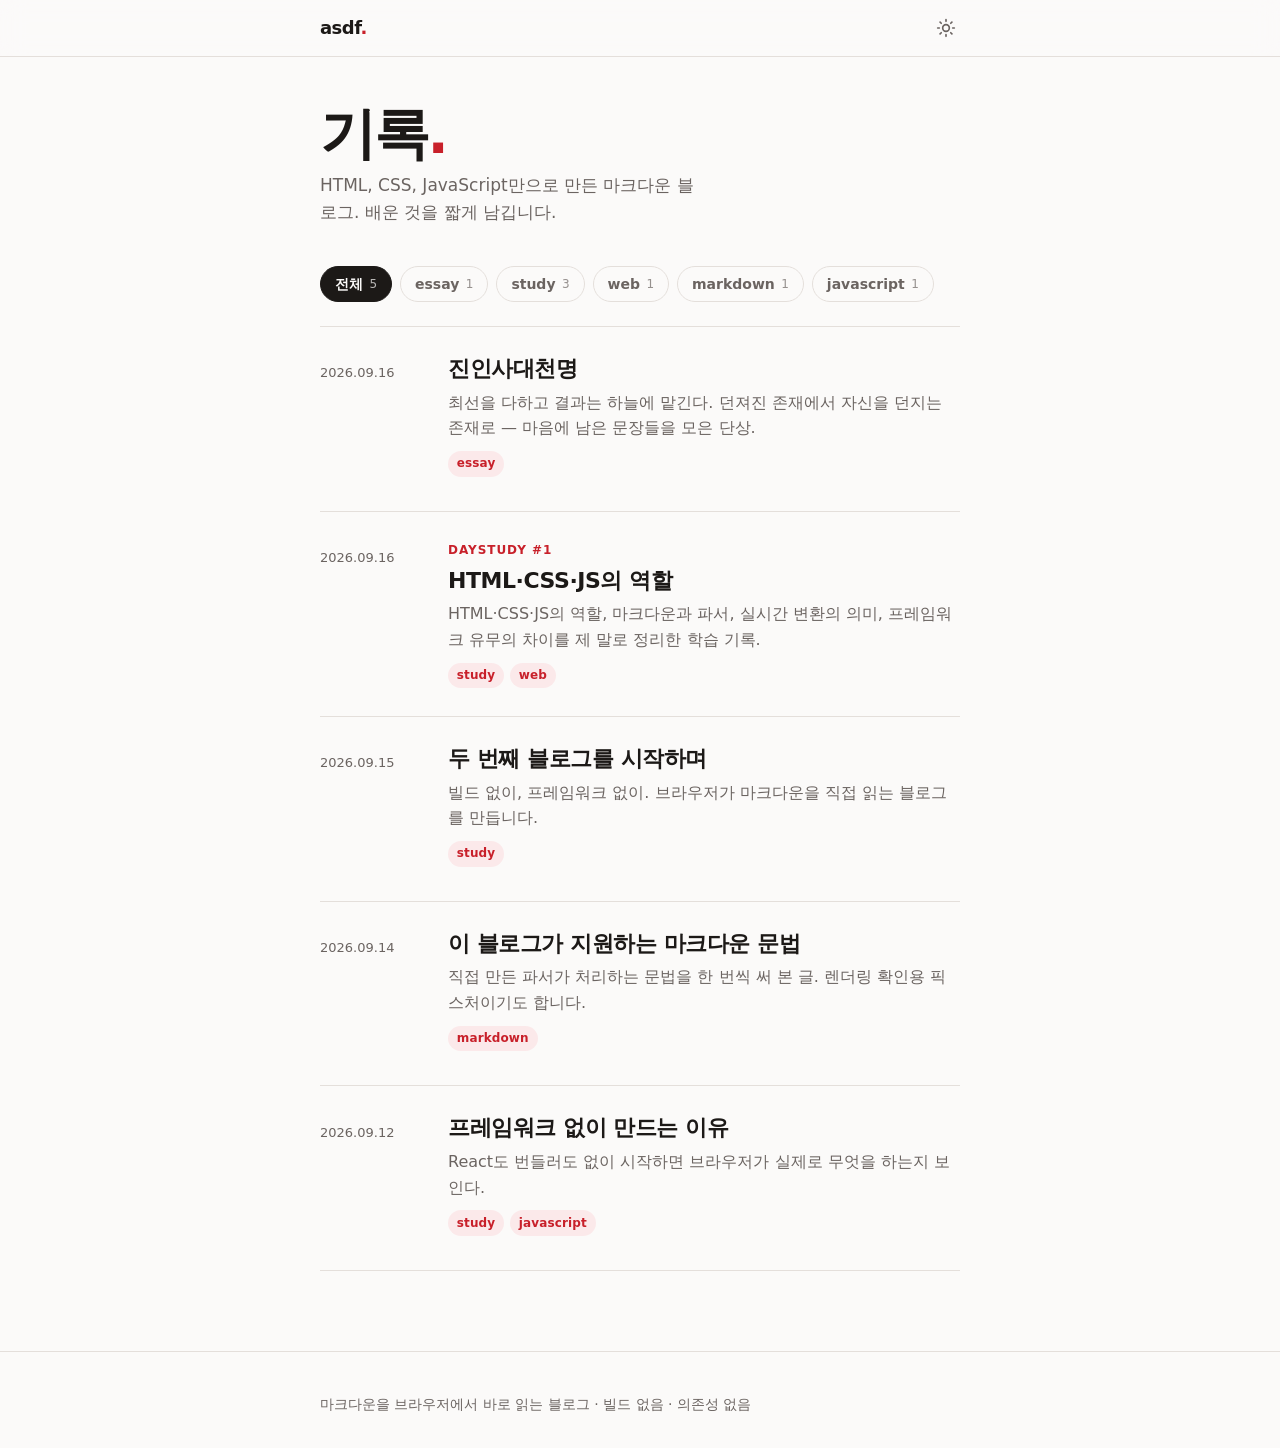
==== index.html @ a37f77db "첫 커밋: 빌드 없는 마크다운 블로그 - index.html 단일 셸 + 해시 라우터 (목록 / 카테고리 / 글) - 직접 만든 마크다운 파서와 브라우저 테스트 페이지 (37 케이" ====
<!DOCTYPE html>
<html lang="ko">
<head>
  <meta charset="UTF-8">
  <meta name="viewport" content="width=device-width, initial-scale=1">
  <meta name="color-scheme" content="light dark">
  <title>asdf</title>
  <link rel="stylesheet" href="./css/style.css">
  <!-- 첫 페인트 전에 data-theme 를 붙여야 하므로 동기 로드 -->
  <script src="./js/theme.js"></script>
</head>
<body>
  <header class="site-header">
    <div class="wrap site-header__inner">
      <a class="site-title" href="#/">asdf<span class="site-title__dot">.</span></a>
      <button class="theme-toggle" type="button" aria-label="다크 모드 전환" aria-pressed="false">
        <svg class="icon icon--sun" viewBox="0 0 24 24" width="20" height="20" aria-hidden="true">
          <circle cx="12" cy="12" r="4" fill="none" stroke="currentColor" stroke-width="2"/>
          <path d="M12 2v2M12 20v2M4.9 4.9l1.4 1.4M17.7 17.7l1.4 1.4M2 12h2M20 12h2M4.9 19.1l1.4-1.4M17.7 6.3l1.4-1.4" stroke="currentColor" stroke-width="2" stroke-linecap="round"/>
        </svg>
        <svg class="icon icon--moon" viewBox="0 0 24 24" width="20" height="20" aria-hidden="true">
          <path d="M21 12.8A9 9 0 1 1 11.2 3a7 7 0 0 0 9.8 9.8z" fill="none" stroke="currentColor" stroke-width="2" stroke-linejoin="round"/>
        </svg>
      </button>
    </div>
  </header>

  <main id="app" class="wrap" aria-live="polite"></main>

  <footer class="site-footer">
    <div class="wrap">
      <p>마크다운을 브라우저에서 바로 읽는 블로그 · 빌드 없음 · 의존성 없음</p>
    </div>
  </footer>

  <template id="tpl-list">
    <section class="view view--list">
      <div class="hero">
        <h1 class="hero__title">기록<span class="accent">.</span></h1>
        <p class="hero__lead">HTML, CSS, JavaScript만으로 만든 마크다운 블로그. 배운 것을 짧게 남깁니다.</p>
      </div>
      <nav class="cats" aria-label="카테고리"></nav>
      <ol class="post-list"></ol>
      <p class="post-list__empty" hidden>이 카테고리에는 아직 글이 없어요.</p>
    </section>
  </template>

  <template id="tpl-card">
    <li class="post-card">
      <a class="post-card__link" href="#">
        <time class="post-card__date"></time>
        <p class="kicker post-card__kicker" hidden></p>
        <h2 class="post-card__title"></h2>
        <p class="post-card__summary"></p>
      </a>
      <ul class="tags"></ul>
    </li>
  </template>

  <template id="tpl-post">
    <article class="view view--post">
      <a class="back-link" href="#/">← 목록으로</a>
      <header class="post-header">
        <time class="post-header__date"></time>
        <p class="kicker post-header__kicker" hidden></p>
        <h1 class="post-header__title"></h1>
        <ul class="tags"></ul>
      </header>
      <div class="prose"></div>
      <footer class="post-footer">
        <a class="back-link" href="#/">← 목록으로</a>
      </footer>
    </article>
  </template>

  <template id="tpl-error">
    <section class="view view--error">
      <p class="error__code">404</p>
      <h1 class="error__title">글을 찾을 수 없어요</h1>
      <p class="error__message"></p>
      <a class="button" href="#/">목록으로 돌아가기</a>
    </section>
  </template>

  <script type="module" src="./js/app.js"></script>
</body>
</html>
---- css/style.css ----
/* ==========================================================================
   asdf-blog — 단일 스타일시트
   색은 전부 여기 변수로만 정의한다. 컴포넌트에 색상값을 직접 쓰지 않는다.
   ========================================================================== */

:root {
  color-scheme: light;

  --bg: #fbfaf9;
  --bg-elevated: #f2efec;
  --text: #1c1917;
  --text-muted: #6b6461;
  --border: #e4dfdb;

  /* 빨강 — 흰 배경에서 4.5:1 을 넘기려고 순수 빨강보다 살짝 어둡게 */
  --accent: #c8202a;
  --accent-hover: #a5141d;
  --accent-soft: #fbe9ea;
  --accent-contrast: #ffffff;

  --code-bg: #f2efec;
  --code-text: #3a2f2d;
  --selection: #f7c5c8;

  --font-sans: "Pretendard Variable", Pretendard, -apple-system, BlinkMacSystemFont,
    system-ui, "Segoe UI", Roboto, "Apple SD Gothic Neo", "Noto Sans KR", "Malgun Gothic", sans-serif;
  --font-mono: ui-monospace, "Cascadia Code", "JetBrains Mono", "SF Mono", Menlo, Consolas, monospace;

  --measure: 65ch;
  --radius: 10px;
  --ease: cubic-bezier(0.2, 0.7, 0.2, 1);
  --dur: 180ms;
}

[data-theme="dark"] {
  color-scheme: dark;

  /* 순검정 대신 아주 약간 붉은 기가 도는 차콜 */
  --bg: #141214;
  --bg-elevated: #1e1b1d;
  --text: #ece7e4;
  --text-muted: #a39a96;
  --border: #2c2729;

  /* 어두운 배경에서는 코랄로 밝혀서 대비 확보 */
  --accent: #ff6b6e;
  --accent-hover: #ff8a8c;
  --accent-soft: #3a1e20;
  --accent-contrast: #141214;

  --code-bg: #1e1b1d;
  --code-text: #e6dfdb;
  --selection: #5a2a2d;
}

/* --------------------------------------------------------------------------
   리셋 · 베이스
   -------------------------------------------------------------------------- */

*, *::before, *::after { box-sizing: border-box; }

html {
  -webkit-text-size-adjust: 100%;
  scroll-behavior: smooth;
}

body {
  margin: 0;
  min-height: 100dvh;
  display: flex;
  flex-direction: column;
  background: var(--bg);
  color: var(--text);
  font-family: var(--font-sans);
  font-size: 1rem;
  line-height: 1.75;
  -webkit-font-smoothing: antialiased;
  transition: background-color var(--dur) var(--ease), color var(--dur) var(--ease);
}

::selection { background: var(--selection); }

img { max-width: 100%; height: auto; display: block; }

a {
  color: var(--accent);
  text-decoration: none;
  text-underline-offset: 0.2em;
  transition: color var(--dur) var(--ease);
}
a:hover { color: var(--accent-hover); text-decoration: underline; }
a:focus-visible, button:focus-visible {
  outline: 2px solid var(--accent);
  outline-offset: 3px;
  border-radius: 4px;
}

.wrap {
  width: 100%;
  max-width: 44rem;
  margin-inline: auto;
  padding-inline: 1.25rem;
}
@media (min-width: 640px) { .wrap { padding-inline: 2rem; } }

.accent { color: var(--accent); }

/* --------------------------------------------------------------------------
   헤더 · 푸터
   -------------------------------------------------------------------------- */

.site-header {
  position: sticky;
  top: 0;
  z-index: 10;
  background: color-mix(in srgb, var(--bg) 85%, transparent);
  backdrop-filter: blur(12px);
  -webkit-backdrop-filter: blur(12px);
  border-bottom: 1px solid var(--border);
}
.site-header__inner {
  display: flex;
  align-items: center;
  justify-content: space-between;
  min-height: 3.5rem;
}

.site-title {
  font-weight: 800;
  font-size: 1.125rem;
  letter-spacing: -0.03em;
  color: var(--text);
}
.site-title:hover { color: var(--text); text-decoration: none; }
.site-title__dot { color: var(--accent); }

.theme-toggle {
  display: inline-grid;
  place-items: center;
  width: 44px;
  height: 44px;
  margin-right: -0.5rem;
  border: 0;
  border-radius: 999px;
  background: transparent;
  color: var(--text-muted);
  cursor: pointer;
  transition: color var(--dur) var(--ease), background-color var(--dur) var(--ease);
}
.theme-toggle:hover { color: var(--accent); background: var(--accent-soft); }
.theme-toggle .icon { grid-area: 1 / 1; transition: opacity var(--dur) var(--ease), transform 300ms var(--ease); }
.theme-toggle .icon--moon { opacity: 0; transform: rotate(-40deg) scale(0.7); }
[data-theme="dark"] .theme-toggle .icon--sun { opacity: 0; transform: rotate(40deg) scale(0.7); }
[data-theme="dark"] .theme-toggle .icon--moon { opacity: 1; transform: none; }

.site-footer {
  margin-top: auto;
  padding-block: 2.5rem 2rem;
  border-top: 1px solid var(--border);
  color: var(--text-muted);
  font-size: 0.875rem;
}
.site-footer p { margin: 0; }

/* --------------------------------------------------------------------------
   화면 공통 · 전환
   -------------------------------------------------------------------------- */

main { padding-block: 2rem 4rem; }
@media (min-width: 640px) { main { padding-block: 3rem 5rem; } }

.view { animation: view-in var(--dur) var(--ease) both; }
@keyframes view-in {
  from { opacity: 0; transform: translateY(6px); }
  to   { opacity: 1; transform: none; }
}

.tags {
  list-style: none;
  margin: 0;
  padding: 0;
  display: flex;
  flex-wrap: wrap;
  gap: 0.375rem;
}
.tags li { display: contents; }
.tags a {
  display: inline-block;
  font-size: 0.75rem;
  font-weight: 600;
  letter-spacing: 0.01em;
  padding: 0.15rem 0.55rem;
  border-radius: 999px;
  background: var(--accent-soft);
  color: var(--accent);
  transition: background-color var(--dur) var(--ease), color var(--dur) var(--ease);
}
.tags a:hover { background: var(--accent); color: var(--accent-contrast); text-decoration: none; }

/* 카테고리 바 — 목록 위. 선택된 것만 채운다 */
.cats {
  display: flex;
  flex-wrap: wrap;
  gap: 0.5rem;
  margin-bottom: 1.5rem;
}
.cat {
  display: inline-flex;
  align-items: center;
  gap: 0.4rem;
  min-height: 2.25rem;
  padding: 0 0.875rem;
  border: 1px solid var(--border);
  border-radius: 999px;
  font-size: 0.875rem;
  font-weight: 600;
  color: var(--text-muted);
  transition: color var(--dur) var(--ease), border-color var(--dur) var(--ease), background-color var(--dur) var(--ease);
}
.cat:hover { color: var(--accent); border-color: var(--accent); text-decoration: none; }
.cat[aria-current] { background: var(--text); border-color: var(--text); color: var(--bg); }
.cat__count { font-size: 0.75rem; font-weight: 500; opacity: 0.7; font-variant-numeric: tabular-nums; }

.post-list__empty { color: var(--text-muted); padding-block: 2rem; }

time { color: var(--text-muted); font-size: 0.8125rem; font-variant-numeric: tabular-nums; }

/* 시리즈 라벨 — 제목 위 작은 빨간 글씨 */
.kicker {
  margin: 0;
  font-size: 0.75rem;
  font-weight: 700;
  letter-spacing: 0.08em;
  text-transform: uppercase;
  color: var(--accent);
}

/* --------------------------------------------------------------------------
   목록
   -------------------------------------------------------------------------- */

.hero { margin-bottom: 2.5rem; }
.hero__title {
  margin: 0 0 0.5rem;
  font-size: clamp(2.25rem, 8vw, 3.5rem);
  font-weight: 800;
  line-height: 1.05;
  letter-spacing: -0.04em;
}
.hero__lead {
  margin: 0;
  max-width: 36ch;
  color: var(--text-muted);
  font-size: 1.0625rem;
  line-height: 1.6;
}

.post-list {
  list-style: none;
  margin: 0;
  padding: 0;
  border-top: 1px solid var(--border);
}
.post-card {
  display: grid;
  gap: 0.375rem;
  padding-block: 1.5rem;
  border-bottom: 1px solid var(--border);
}
/* 링크는 상자를 만들지 않고 자식들이 카드 그리드에 직접 놓인다 */
.post-card__link { display: contents; color: var(--text); }
.post-card__link:hover { text-decoration: none; color: var(--text); }
.post-card__title {
  margin: 0;
  font-size: 1.375rem;
  font-weight: 700;
  line-height: 1.3;
  letter-spacing: -0.02em;
  transition: color var(--dur) var(--ease), transform var(--dur) var(--ease);
}
.post-card__link:hover .post-card__title { color: var(--accent); transform: translateX(3px); }
.post-card__summary {
  margin: 0;
  color: var(--text-muted);
  line-height: 1.6;
}
.post-card .tags { margin-top: 0.25rem; }

@media (min-width: 640px) {
  .post-card {
    grid-template-columns: 6.5rem 1fr;
    column-gap: 1.5rem;
    padding-block: 1.75rem;
  }
  .post-card__date { grid-row: 1 / span 4; padding-top: 0.45rem; }
  .post-card__kicker, .post-card__title, .post-card__summary, .post-card .tags { grid-column: 2; }
}

/* --------------------------------------------------------------------------
   글 상세
   -------------------------------------------------------------------------- */

.back-link {
  display: inline-block;
  font-size: 0.875rem;
  font-weight: 600;
  color: var(--text-muted);
}
.back-link:hover { color: var(--accent); text-decoration: none; }

.post-header {
  margin: 1.5rem 0 2.5rem;
  padding-bottom: 1.5rem;
  border-bottom: 1px solid var(--border);
  position: relative;
}
/* 제목 아래 짧은 빨간 강조선 — 넓게 칠하지 않고 이 정도만 */
.post-header::after {
  content: "";
  position: absolute;
  left: 0;
  bottom: -1px;
  width: 3rem;
  height: 2px;
  background: var(--accent);
}
.post-header__kicker { margin-top: 0.5rem; }
.post-header__title {
  margin: 0.375rem 0 0.875rem;
  font-size: clamp(1.75rem, 6vw, 2.5rem);
  font-weight: 800;
  line-height: 1.2;
  letter-spacing: -0.03em;
  word-break: keep-all;
}

.post-footer {
  margin-top: 3.5rem;
  padding-top: 1.5rem;
  border-top: 1px solid var(--border);
}

/* --------------------------------------------------------------------------
   본문 (.prose) — 마크다운이 변환된 HTML
   -------------------------------------------------------------------------- */

.prose { max-width: var(--measure); font-size: 1.0625rem; word-break: keep-all; overflow-wrap: anywhere; }
.prose > :first-child { margin-top: 0; }
.prose > :last-child { margin-bottom: 0; }

.prose p { margin: 0 0 1.25em; }

.prose h1, .prose h2, .prose h3, .prose h4, .prose h5, .prose h6 {
  margin: 2.25em 0 0.75em;
  font-weight: 700;
  line-height: 1.3;
  letter-spacing: -0.02em;
}
.prose h1 { font-size: 1.875rem; }
.prose h2 { font-size: 1.5rem; }
.prose h3 { font-size: 1.25rem; }
.prose h4 { font-size: 1.0625rem; }
.prose h5 { font-size: 1rem; }
.prose h6 { font-size: 0.9375rem; color: var(--text-muted); }

.prose a { text-decoration: underline; text-decoration-color: color-mix(in srgb, var(--accent) 40%, transparent); }
.prose a:hover { text-decoration-color: currentColor; }

.prose strong { font-weight: 700; }
.prose em { font-style: italic; }
.prose del { color: var(--text-muted); }

.prose ul, .prose ol { margin: 0 0 1.25em; padding-left: 1.5em; }
.prose li { margin-bottom: 0.35em; }
.prose li::marker { color: var(--accent); }

.prose blockquote {
  margin: 1.5em 0;
  padding: 0.25em 0 0.25em 1.25em;
  border-left: 3px solid var(--accent);
  color: var(--text-muted);
}
.prose blockquote p:last-child { margin-bottom: 0; }

.prose hr {
  margin: 2.5em auto;
  width: 3rem;
  border: 0;
  border-top: 2px solid var(--accent);
}

.prose code {
  font-family: var(--font-mono);
  font-size: 0.875em;
  background: var(--code-bg);
  color: var(--code-text);
  padding: 0.15em 0.4em;
  border-radius: 5px;
}
.prose pre {
  margin: 1.5em 0;
  padding: 1rem 1.25rem;
  background: var(--code-bg);
  border: 1px solid var(--border);
  border-radius: var(--radius);
  overflow-x: auto;
  line-height: 1.6;
  font-size: 0.875rem;
  position: relative;
}
.prose pre code { padding: 0; background: none; font-size: inherit; color: var(--code-text); }
/* 언어 라벨이 첫 줄과 겹치지 않게 위 여백을 더 준다 */
.prose pre[data-lang] { padding-top: 1.75rem; }
.prose pre[data-lang]::before {
  content: attr(data-lang);
  position: absolute;
  top: 0.4rem;
  right: 0.75rem;
  font-family: var(--font-mono);
  font-size: 0.6875rem;
  letter-spacing: 0.05em;
  text-transform: uppercase;
  color: var(--text-muted);
}

.prose img { margin: 1.5em 0; border-radius: var(--radius); }

.prose table {
  display: block;
  overflow-x: auto;
  margin: 1.5em 0;
  border-collapse: collapse;
  font-size: 0.9375rem;
}
.prose th, .prose td { padding: 0.5em 0.875em; border: 1px solid var(--border); text-align: left; }
.prose th { background: var(--bg-elevated); font-weight: 600; }

/* --------------------------------------------------------------------------
   에러
   -------------------------------------------------------------------------- */

.view--error { text-align: center; padding-block: 3rem; }
.error__code {
  margin: 0;
  font-size: 4rem;
  font-weight: 800;
  line-height: 1;
  letter-spacing: -0.05em;
  color: var(--accent);
}
.error__title { margin: 0.5rem 0; font-size: 1.5rem; letter-spacing: -0.02em; }
.error__message { color: var(--text-muted); margin: 0 0 1.5rem; }

.button {
  display: inline-flex;
  align-items: center;
  min-height: 44px;
  padding: 0 1.25rem;
  border-radius: 999px;
  background: var(--accent);
  color: var(--accent-contrast);
  font-weight: 600;
  transition: background-color var(--dur) var(--ease), transform var(--dur) var(--ease);
}
.button:hover { background: var(--accent-hover); color: var(--accent-contrast); text-decoration: none; transform: translateY(-1px); }

/* --------------------------------------------------------------------------
   로딩 · 접근성
   -------------------------------------------------------------------------- */

.loading {
  color: var(--text-muted);
  padding-block: 2rem;
}

@media (prefers-reduced-motion: reduce) {
  *, *::before, *::after {
    animation: none !important;
    transition: none !important;
  }
  html { scroll-behavior: auto; }
}
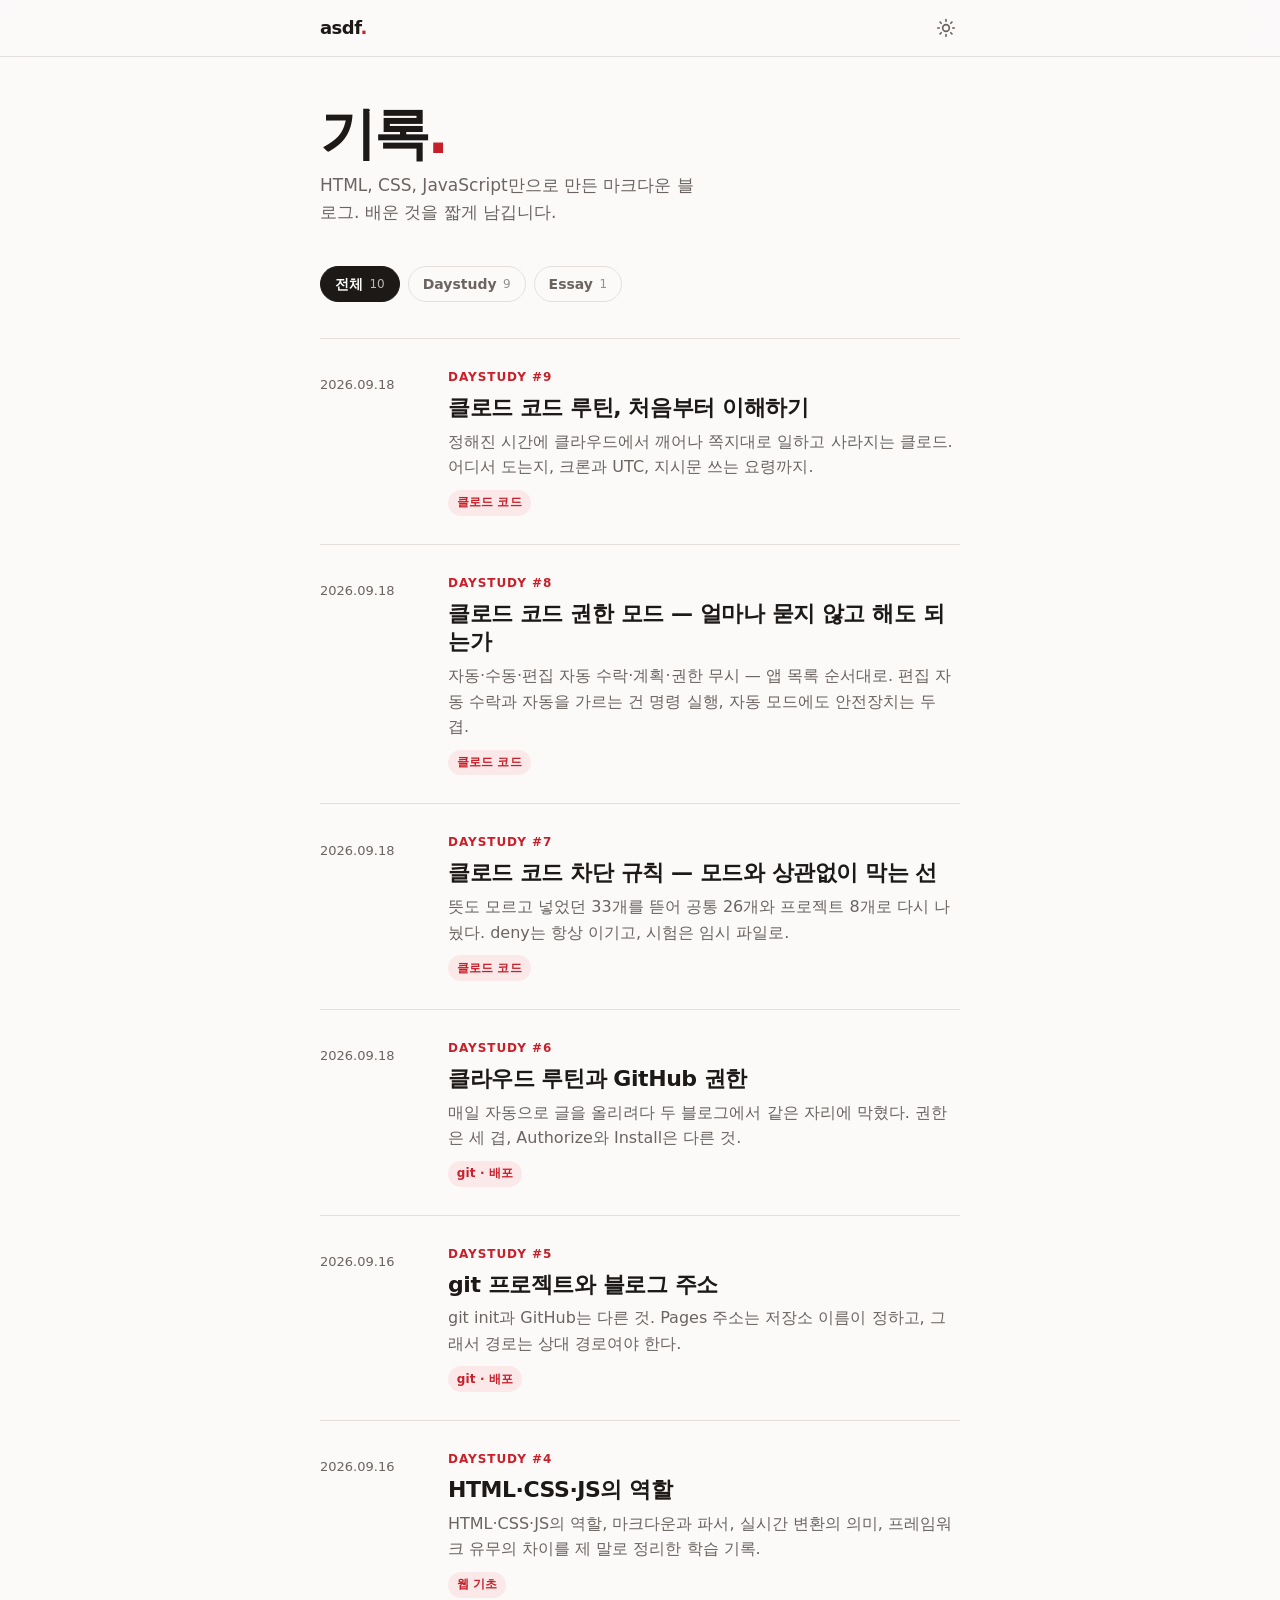
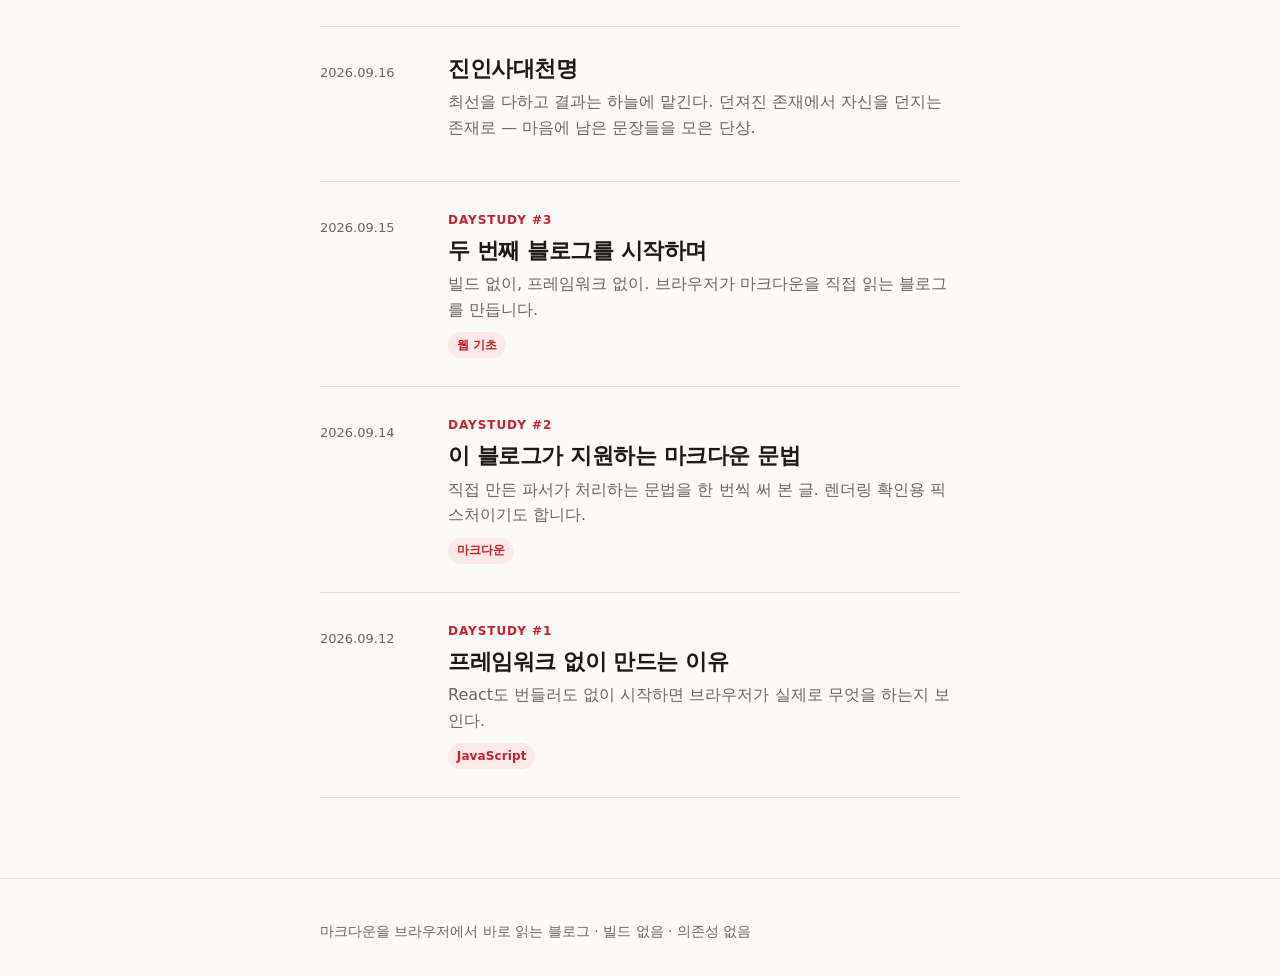
==== commit a01fced4: "카테고리를 Daystudy·Essay 두 층으로 정리하고 CLAUDE.md 를 웹앱 포트폴리오용으로 교체 - posts.json: category(daystudy|essay) 추가" ====
--- a/index.html
+++ b/index.html
@@ -40,6 +40,7 @@
         <p class="hero__lead">HTML, CSS, JavaScript만으로 만든 마크다운 블로그. 배운 것을 짧게 남깁니다.</p>
       </div>
       <nav class="cats" aria-label="카테고리"></nav>
+      <nav class="cats topics" aria-label="주제" hidden></nav>
       <ol class="post-list"></ol>
       <p class="post-list__empty" hidden>이 카테고리에는 아직 글이 없어요.</p>
     </section>
--- a/css/style.css
+++ b/css/style.css
@@ -222,6 +222,16 @@
 .cat__count { font-size: 0.75rem; font-weight: 500; opacity: 0.7; font-variant-numeric: tabular-nums; }
 
 .post-list__empty { color: var(--text-muted); padding-block: 2rem; }
+
+/* 주제 바 — Daystudy 안의 하위 카테고리. 카테고리 바 바로 아래, 한 단계 작게 */
+.topics { margin-top: -0.75rem; }
+.cat--sub {
+  min-height: 2rem;
+  padding: 0 0.75rem;
+  font-size: 0.8125rem;
+  font-weight: 500;
+}
+.cat--sub[aria-current] { background: var(--accent); border-color: var(--accent); color: var(--accent-contrast); }
 
 time { color: var(--text-muted); font-size: 0.8125rem; font-variant-numeric: tabular-nums; }
 
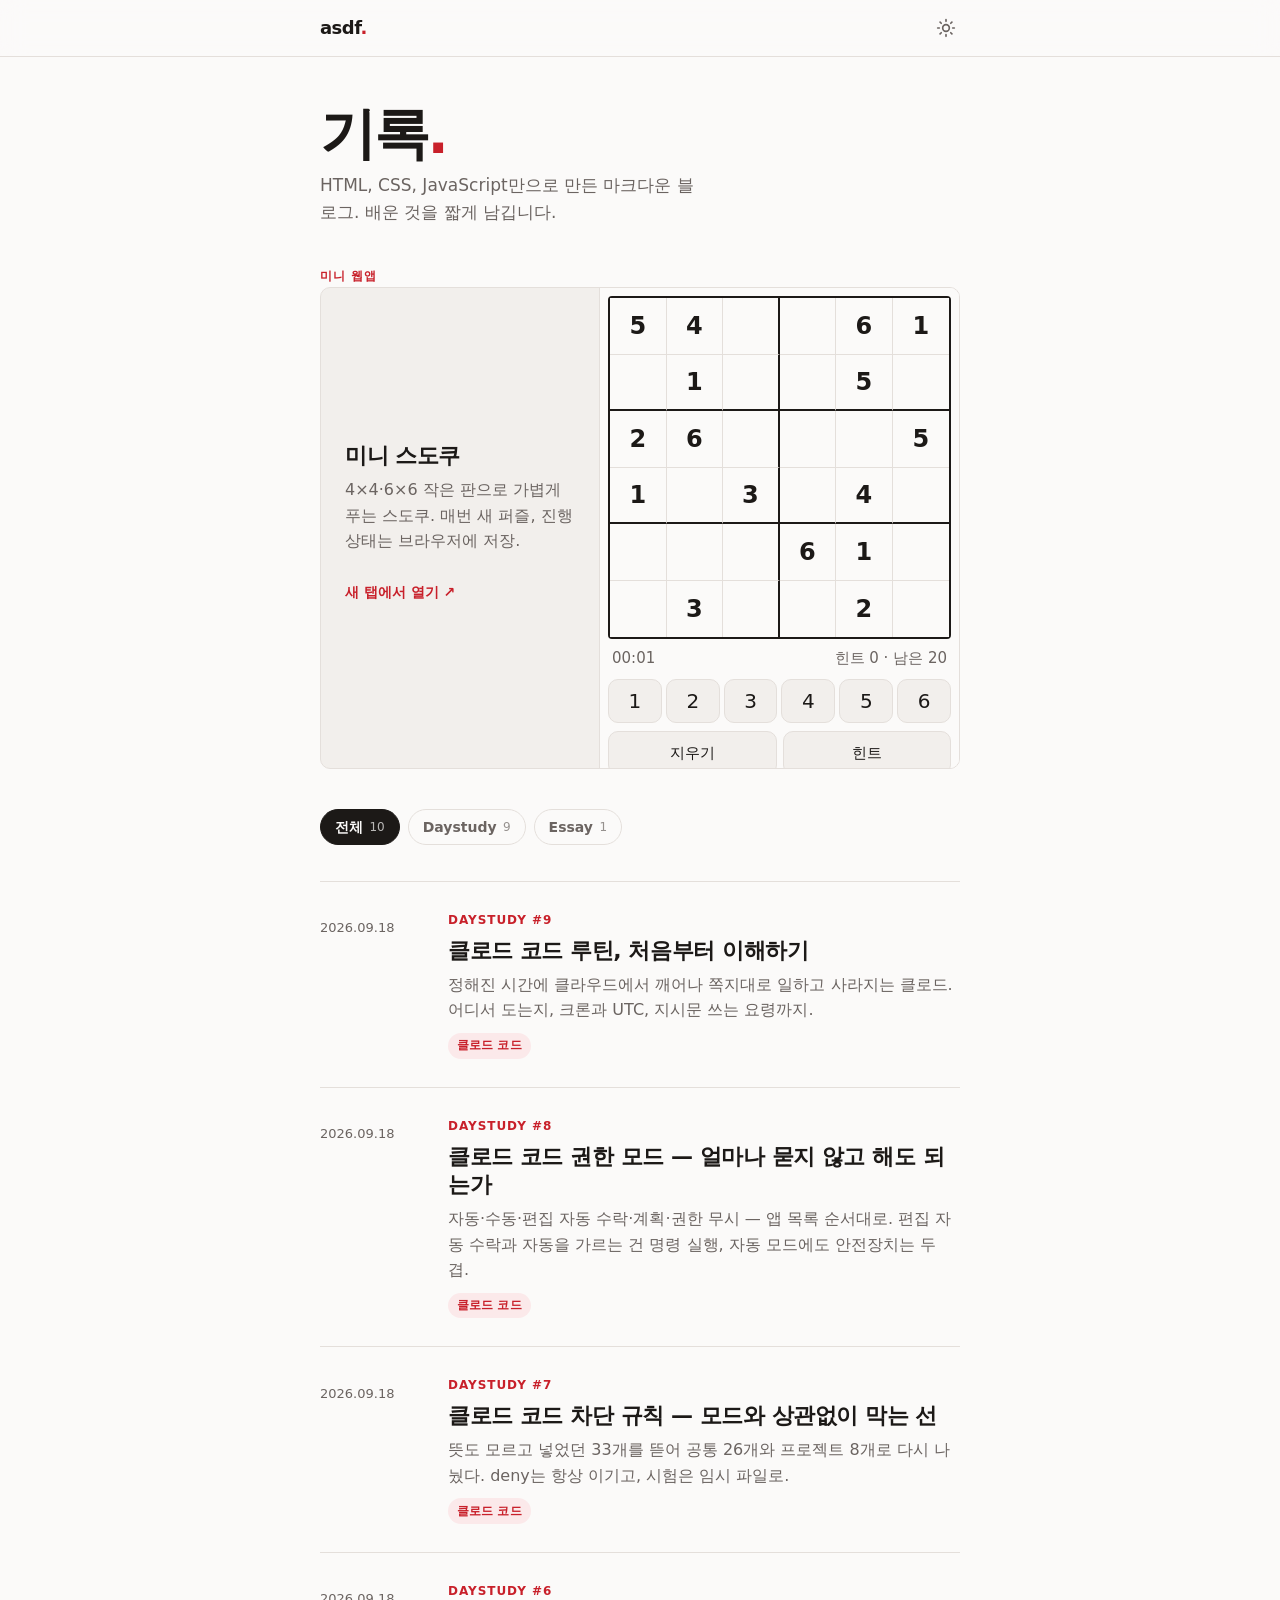
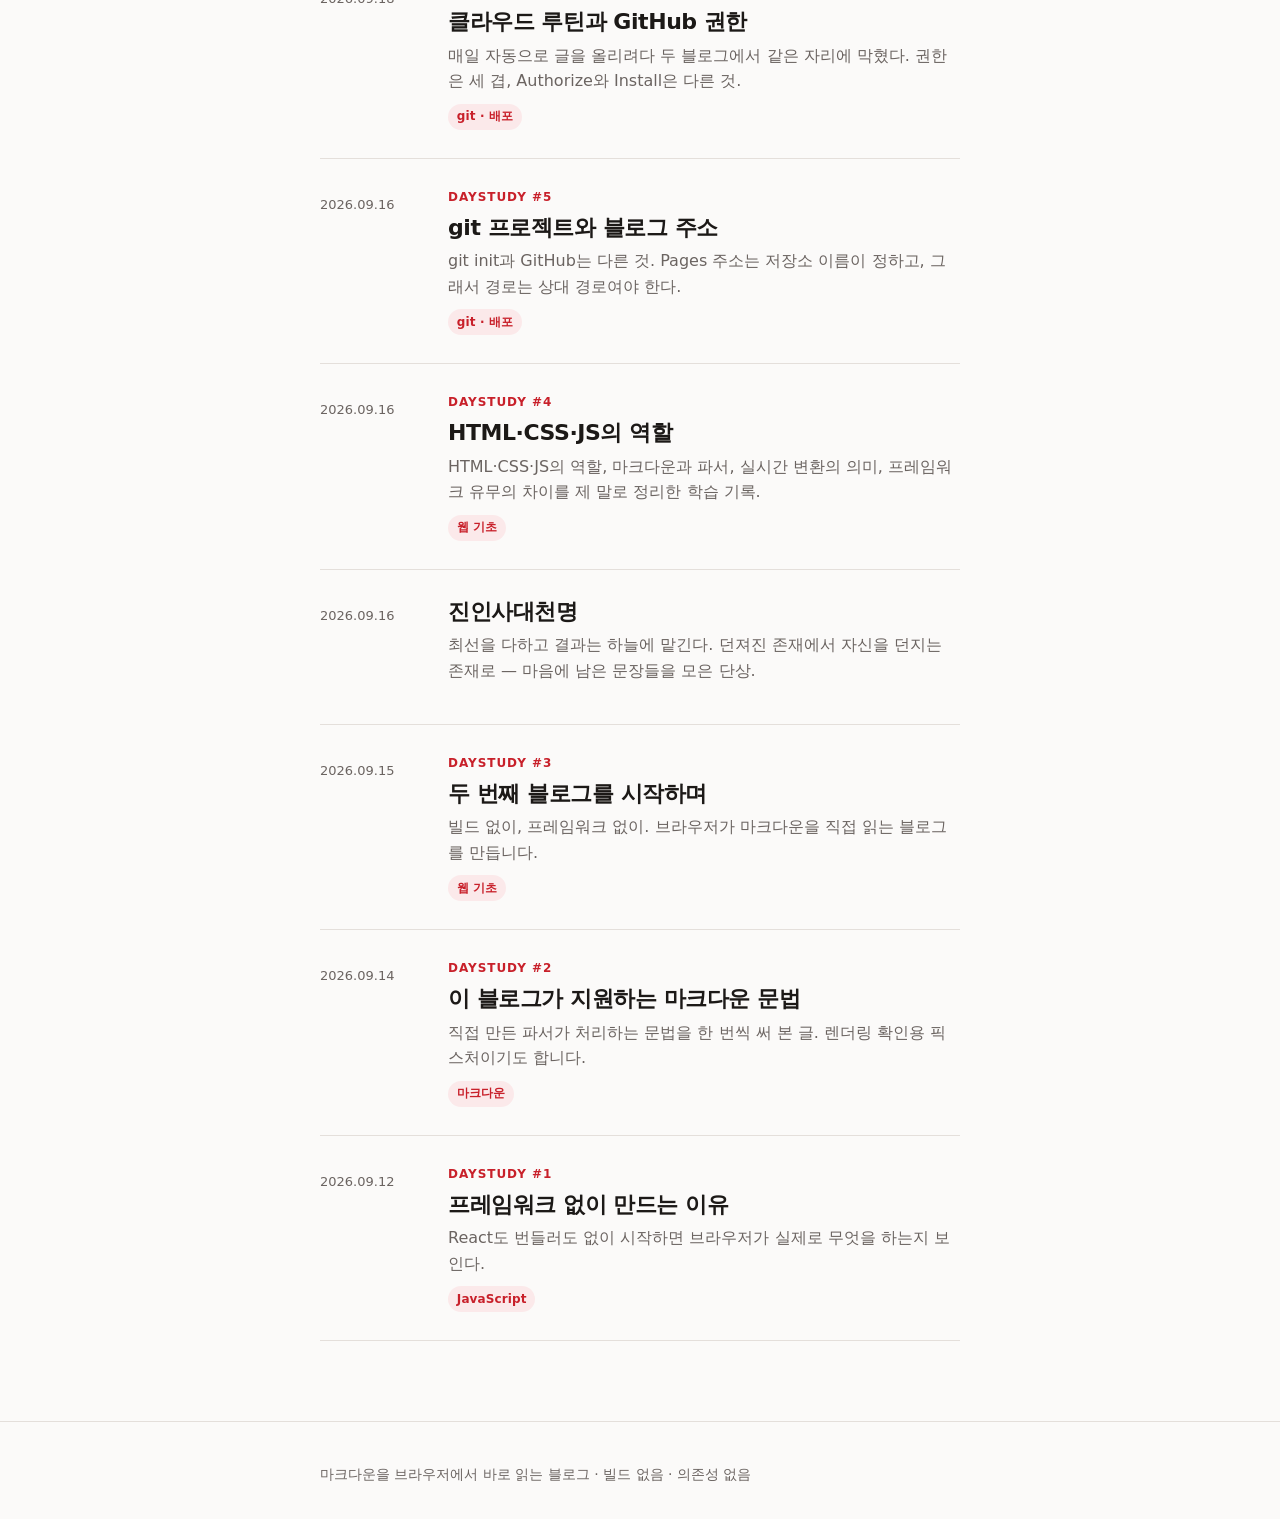
==== commit a09052f1: "미니 스도쿠 웹앱 추가 (apps/sudoku) + 블로그 메인에 웹앱 카드 첫 미니 웹앱. CLAUDE.md 의 Plan → Build → Review → Embed 사이클을 서" ====
--- a/index.html
+++ b/index.html
@@ -39,6 +39,18 @@
         <h1 class="hero__title">기록<span class="accent">.</span></h1>
         <p class="hero__lead">HTML, CSS, JavaScript만으로 만든 마크다운 블로그. 배운 것을 짧게 남깁니다.</p>
       </div>
+      <!-- 미니 웹앱 카드. 전체 목록(#/)에서만 보이고, 카테고리·주제로 거르면 숨긴다 (app.js) -->
+      <section class="apps" aria-labelledby="apps-title">
+        <h2 class="kicker apps__title" id="apps-title">미니 웹앱</h2>
+        <article class="app-card">
+          <div class="app-card__body">
+            <h3 class="app-card__title"><a href="./apps/sudoku/" target="_blank" rel="noopener">미니 스도쿠</a></h3>
+            <p class="app-card__desc">4×4·6×6 작은 판으로 가볍게 푸는 스도쿠. 매번 새 퍼즐, 진행 상태는 브라우저에 저장.</p>
+            <a class="app-card__open" href="./apps/sudoku/" target="_blank" rel="noopener">새 탭에서 열기 ↗</a>
+          </div>
+          <iframe class="app-card__frame" src="./apps/sudoku/" title="미니 스도쿠 미리보기" loading="lazy" height="480"></iframe>
+        </article>
+      </section>
       <nav class="cats" aria-label="카테고리"></nav>
       <nav class="cats topics" aria-label="주제" hidden></nav>
       <ol class="post-list"></ol>
--- a/css/style.css
+++ b/css/style.css
@@ -196,6 +196,47 @@
   transition: background-color var(--dur) var(--ease), color var(--dur) var(--ease);
 }
 .tags a:hover { background: var(--accent); color: var(--accent-contrast); text-decoration: none; }
+
+/* 미니 웹앱 카드 — 히어로 아래. 설명 + 라이브 iframe. 넓어지면 좌우 2열 */
+.apps { margin-bottom: 2.5rem; }
+.apps__title { margin-bottom: 0.75rem; }
+.app-card {
+  display: grid;
+  border: 1px solid var(--border);
+  border-radius: var(--radius);
+  overflow: hidden;
+  background: var(--bg-elevated);
+}
+.app-card__body { padding: 1.25rem; }
+.app-card__title {
+  margin: 0 0 0.375rem;
+  font-size: 1.375rem;
+  font-weight: 700;
+  line-height: 1.3;
+  letter-spacing: -0.02em;
+}
+.app-card__title a { color: var(--text); }
+.app-card__title a:hover { color: var(--accent); text-decoration: none; }
+.app-card__desc { margin: 0 0 1rem; color: var(--text-muted); line-height: 1.6; }
+.app-card__open {
+  display: inline-flex;
+  align-items: center;
+  min-height: 2.75rem;
+  font-size: 0.875rem;
+  font-weight: 600;
+}
+.app-card__frame {
+  display: block;
+  width: 100%;
+  border: 0;
+  border-top: 1px solid var(--border);
+  background: var(--bg);
+}
+@media (min-width: 640px) {
+  .app-card { grid-template-columns: 1fr 360px; }
+  .app-card__body { padding: 1.5rem; align-self: center; }
+  .app-card__frame { border-top: 0; border-left: 1px solid var(--border); }
+}
 
 /* 카테고리 바 — 목록 위. 선택된 것만 채운다 */
 .cats {
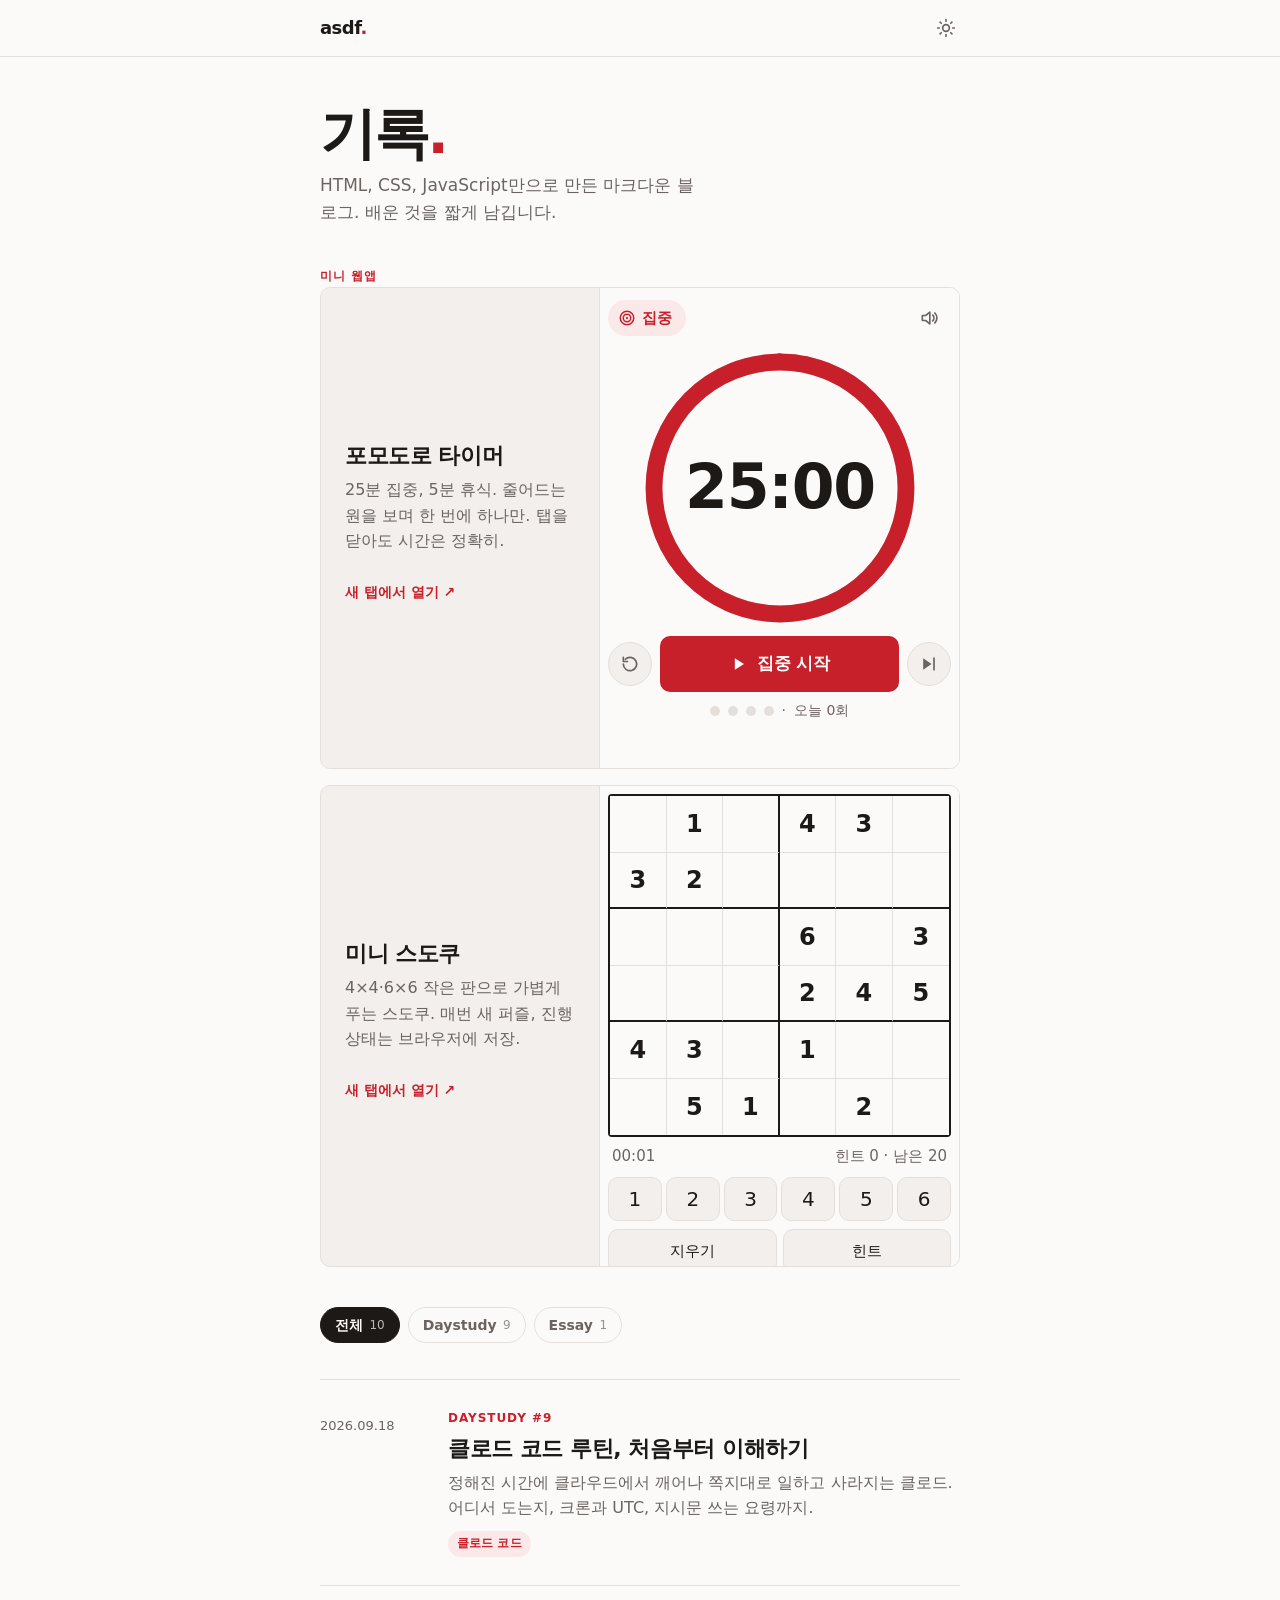
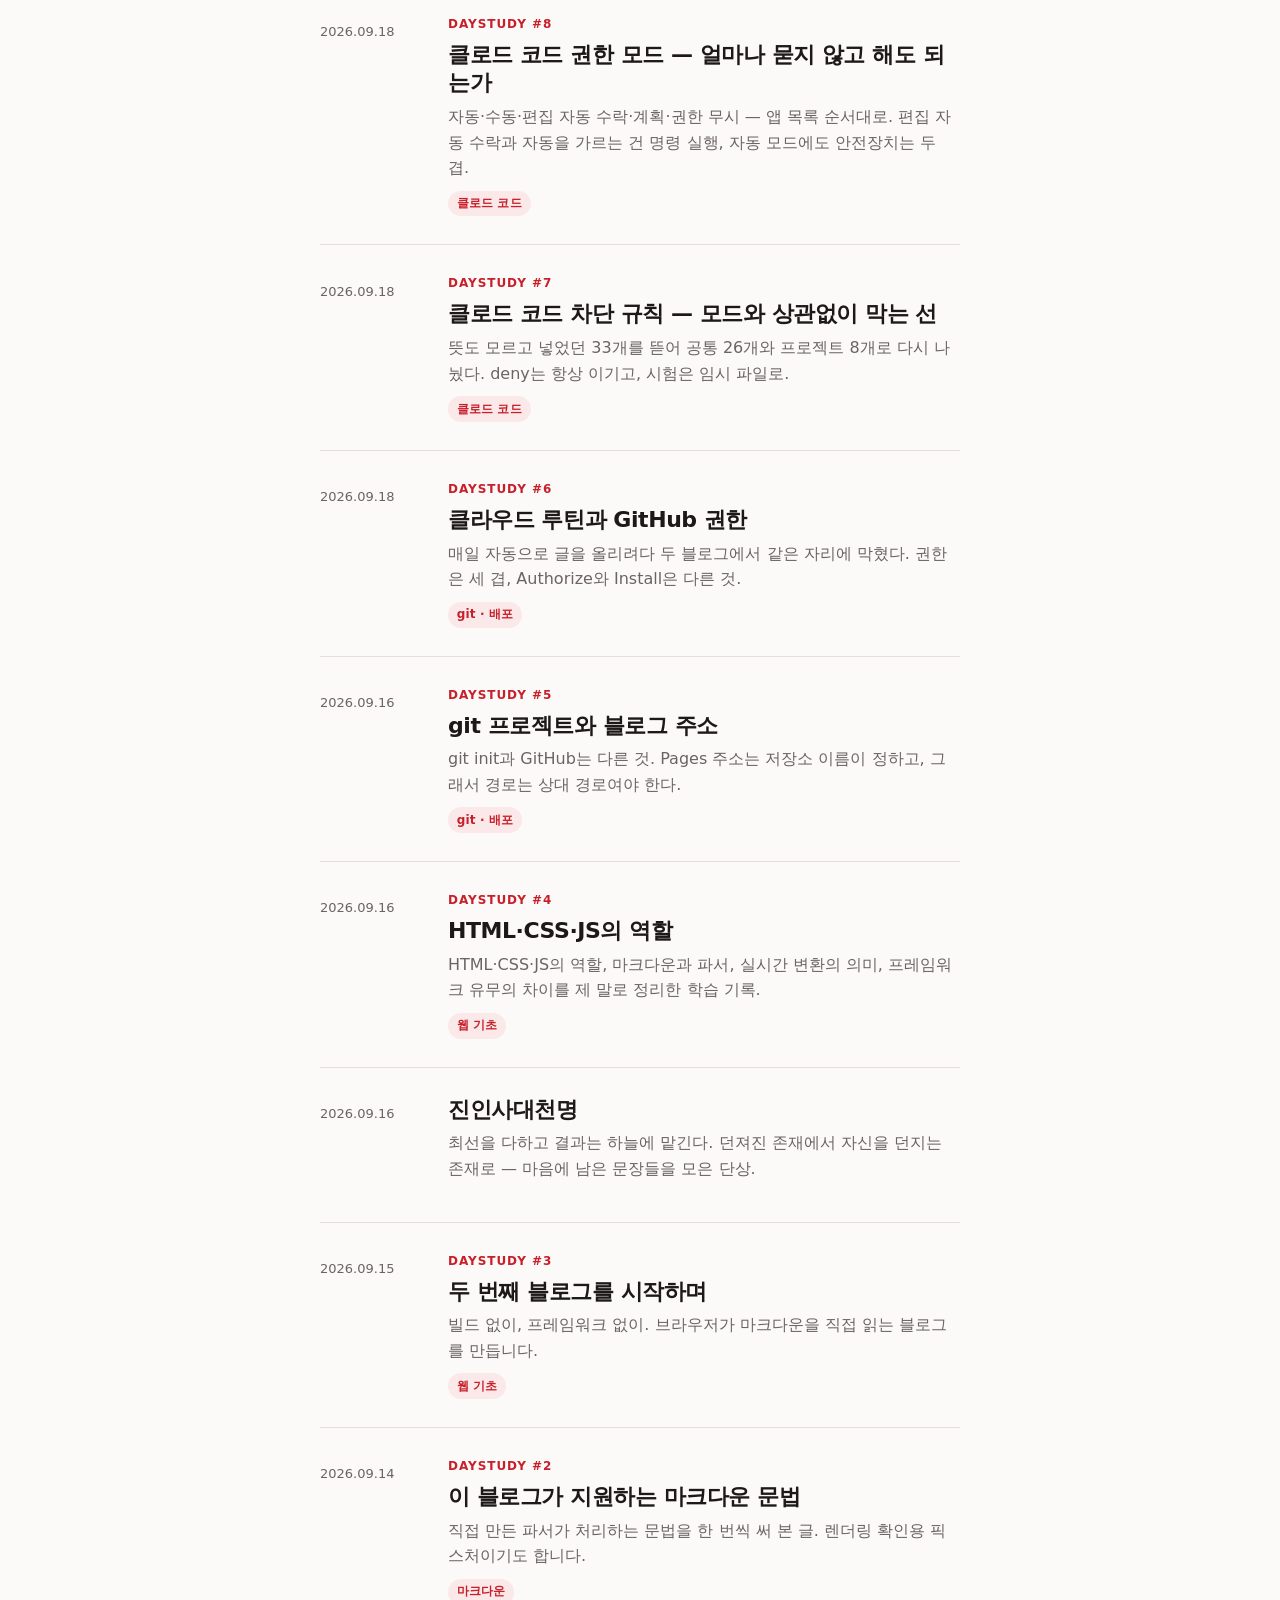
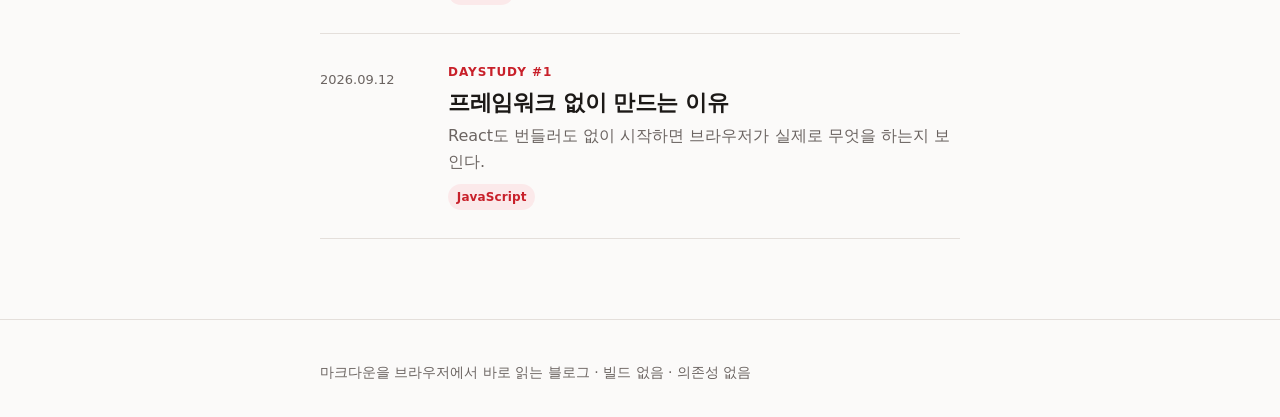
==== commit fb851321: "포모도로 타이머 웹앱 추가 (apps/pomodoro) + 블로그 메인 카드 두 번째 미니 웹앱. Plan → Build → Review → Embed 사이클, 서브에이전트 셋. " ====
--- a/index.html
+++ b/index.html
@@ -42,6 +42,14 @@
       <!-- 미니 웹앱 카드. 전체 목록(#/)에서만 보이고, 카테고리·주제로 거르면 숨긴다 (app.js) -->
       <section class="apps" aria-labelledby="apps-title">
         <h2 class="kicker apps__title" id="apps-title">미니 웹앱</h2>
+        <article class="app-card">
+          <div class="app-card__body">
+            <h3 class="app-card__title"><a href="./apps/pomodoro/" target="_blank" rel="noopener">포모도로 타이머</a></h3>
+            <p class="app-card__desc">25분 집중, 5분 휴식. 줄어드는 원을 보며 한 번에 하나만. 탭을 닫아도 시간은 정확히.</p>
+            <a class="app-card__open" href="./apps/pomodoro/" target="_blank" rel="noopener">새 탭에서 열기 ↗</a>
+          </div>
+          <iframe class="app-card__frame" src="./apps/pomodoro/" title="포모도로 타이머 미리보기" loading="lazy" height="480"></iframe>
+        </article>
         <article class="app-card">
           <div class="app-card__body">
             <h3 class="app-card__title"><a href="./apps/sudoku/" target="_blank" rel="noopener">미니 스도쿠</a></h3>
--- a/css/style.css
+++ b/css/style.css
@@ -200,6 +200,7 @@
 /* 미니 웹앱 카드 — 히어로 아래. 설명 + 라이브 iframe. 넓어지면 좌우 2열 */
 .apps { margin-bottom: 2.5rem; }
 .apps__title { margin-bottom: 0.75rem; }
+.app-card + .app-card { margin-top: 1rem; }
 .app-card {
   display: grid;
   border: 1px solid var(--border);
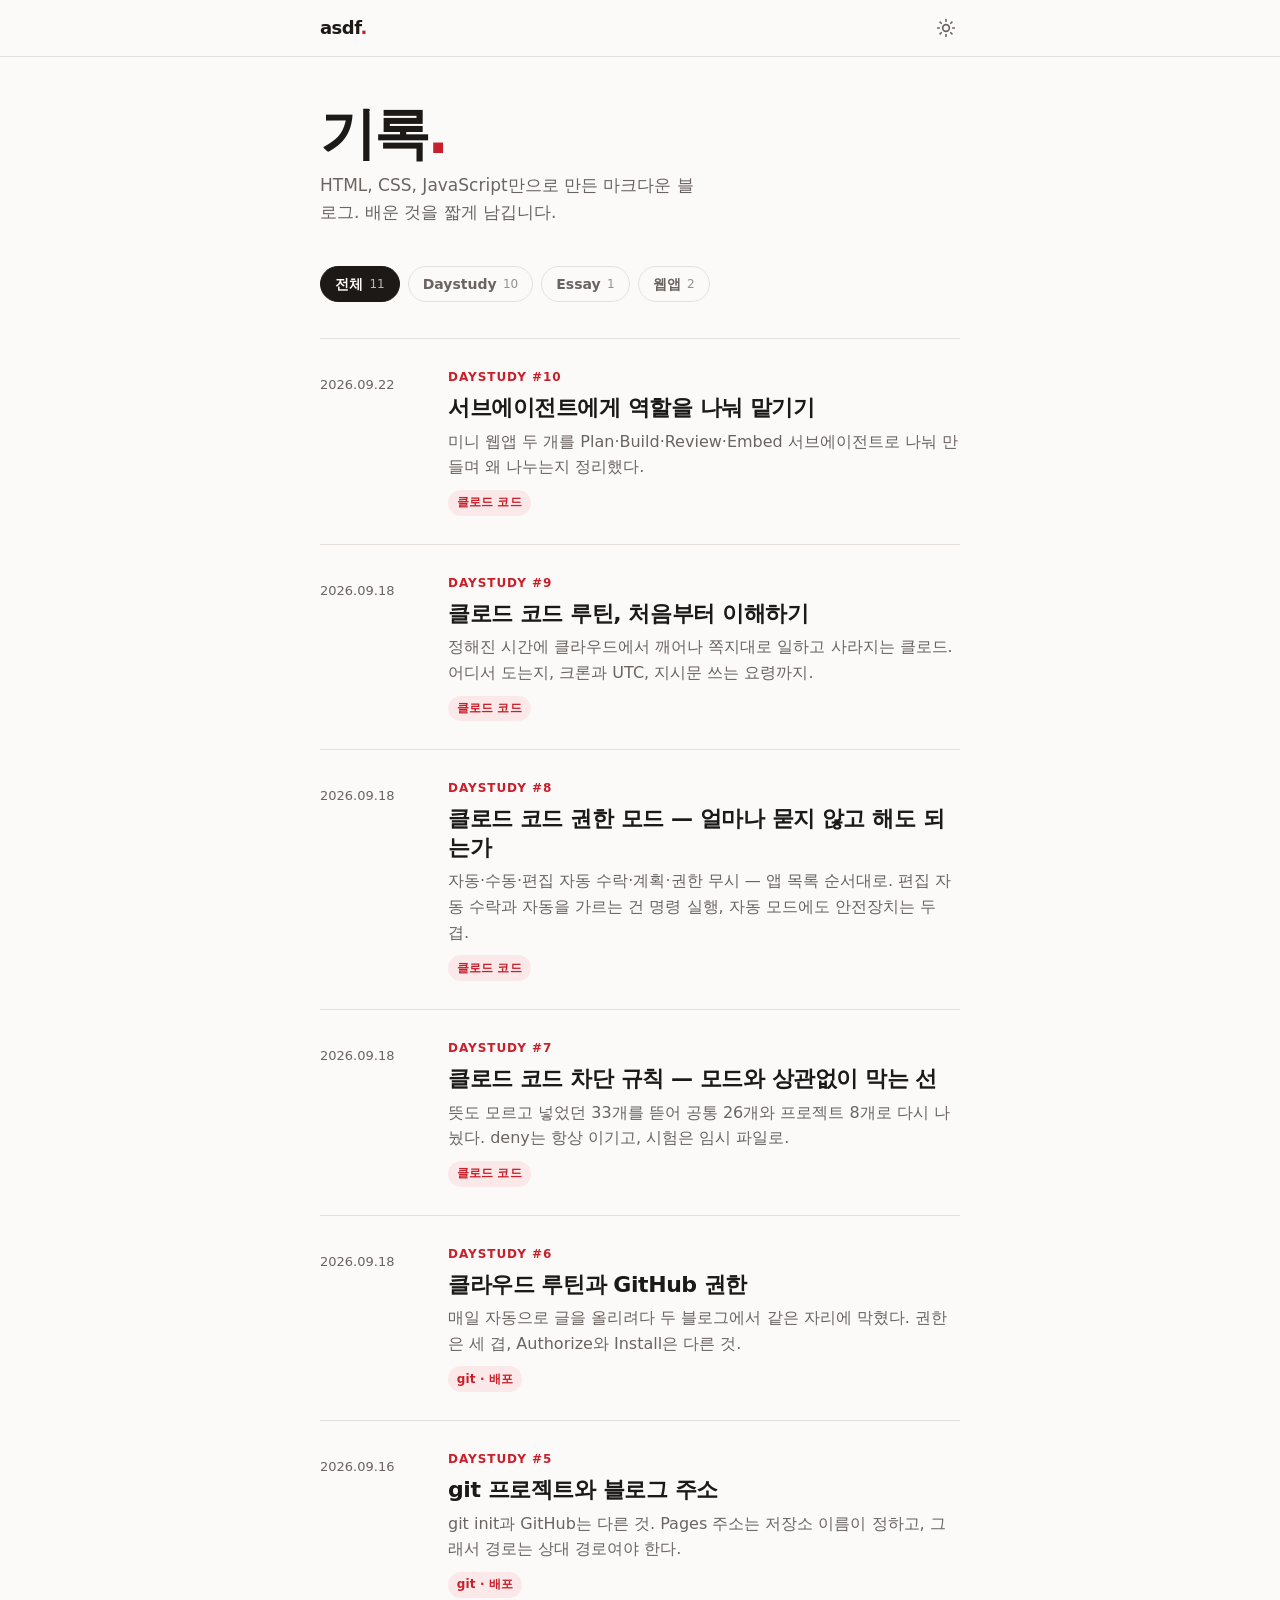
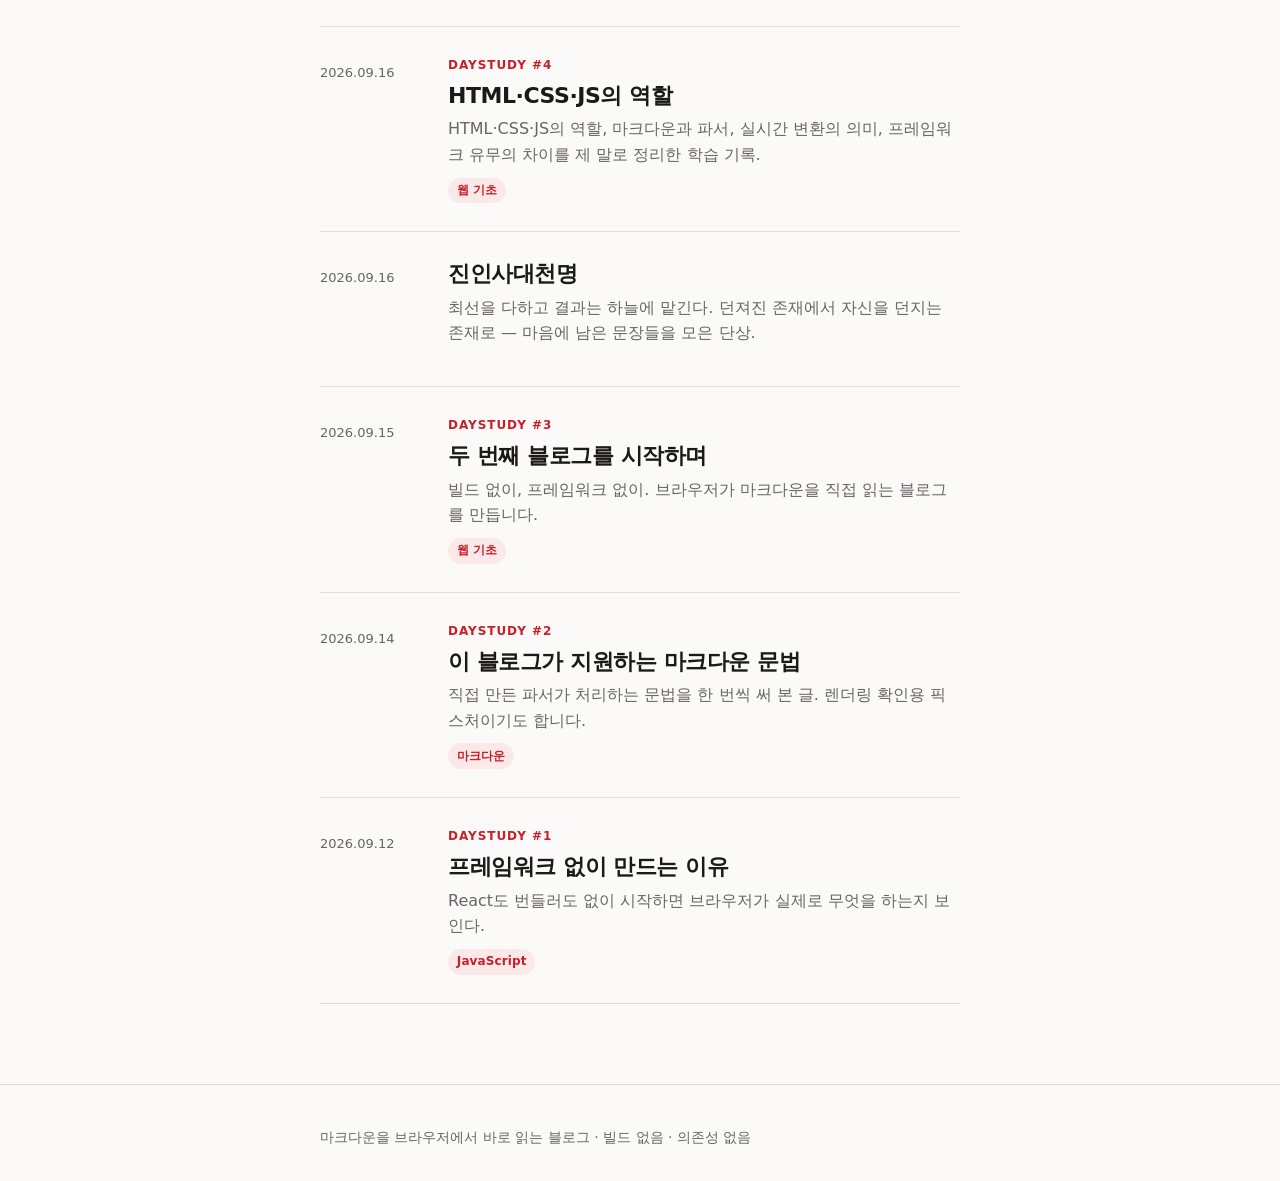
==== commit 1f5afd37: "웹앱을 메인 상시 카드 대신 「웹앱」 카테고리로 — content/apps.json 이 목록의 진실 - 메인의 iframe 카드 절 제거. 카테고리 바가 전체 · Daystudy " ====
--- a/index.html
+++ b/index.html
@@ -39,26 +39,6 @@
         <h1 class="hero__title">기록<span class="accent">.</span></h1>
         <p class="hero__lead">HTML, CSS, JavaScript만으로 만든 마크다운 블로그. 배운 것을 짧게 남깁니다.</p>
       </div>
-      <!-- 미니 웹앱 카드. 전체 목록(#/)에서만 보이고, 카테고리·주제로 거르면 숨긴다 (app.js) -->
-      <section class="apps" aria-labelledby="apps-title">
-        <h2 class="kicker apps__title" id="apps-title">미니 웹앱</h2>
-        <article class="app-card">
-          <div class="app-card__body">
-            <h3 class="app-card__title"><a href="./apps/pomodoro/" target="_blank" rel="noopener">포모도로 타이머</a></h3>
-            <p class="app-card__desc">25분 집중, 5분 휴식. 줄어드는 원을 보며 한 번에 하나만. 탭을 닫아도 시간은 정확히.</p>
-            <a class="app-card__open" href="./apps/pomodoro/" target="_blank" rel="noopener">새 탭에서 열기 ↗</a>
-          </div>
-          <iframe class="app-card__frame" src="./apps/pomodoro/" title="포모도로 타이머 미리보기" loading="lazy" height="480"></iframe>
-        </article>
-        <article class="app-card">
-          <div class="app-card__body">
-            <h3 class="app-card__title"><a href="./apps/sudoku/" target="_blank" rel="noopener">미니 스도쿠</a></h3>
-            <p class="app-card__desc">4×4·6×6 작은 판으로 가볍게 푸는 스도쿠. 매번 새 퍼즐, 진행 상태는 브라우저에 저장.</p>
-            <a class="app-card__open" href="./apps/sudoku/" target="_blank" rel="noopener">새 탭에서 열기 ↗</a>
-          </div>
-          <iframe class="app-card__frame" src="./apps/sudoku/" title="미니 스도쿠 미리보기" loading="lazy" height="480"></iframe>
-        </article>
-      </section>
       <nav class="cats" aria-label="카테고리"></nav>
       <nav class="cats topics" aria-label="주제" hidden></nav>
       <ol class="post-list"></ol>
@@ -75,6 +55,19 @@
         <p class="post-card__summary"></p>
       </a>
       <ul class="tags"></ul>
+    </li>
+  </template>
+
+  <!-- 웹앱 카드 — 글 카드와 같은 모양. 누르면 앱 페이지로 간다 -->
+  <template id="tpl-app-card">
+    <li class="post-card">
+      <a class="post-card__link" href="#">
+        <time class="post-card__date"></time>
+        <p class="kicker post-card__kicker">웹앱</p>
+        <h2 class="post-card__title"></h2>
+        <p class="post-card__summary"></p>
+        <p class="post-card__open">열기 ↗</p>
+      </a>
     </li>
   </template>
 
--- a/css/style.css
+++ b/css/style.css
@@ -197,48 +197,6 @@
 }
 .tags a:hover { background: var(--accent); color: var(--accent-contrast); text-decoration: none; }
 
-/* 미니 웹앱 카드 — 히어로 아래. 설명 + 라이브 iframe. 넓어지면 좌우 2열 */
-.apps { margin-bottom: 2.5rem; }
-.apps__title { margin-bottom: 0.75rem; }
-.app-card + .app-card { margin-top: 1rem; }
-.app-card {
-  display: grid;
-  border: 1px solid var(--border);
-  border-radius: var(--radius);
-  overflow: hidden;
-  background: var(--bg-elevated);
-}
-.app-card__body { padding: 1.25rem; }
-.app-card__title {
-  margin: 0 0 0.375rem;
-  font-size: 1.375rem;
-  font-weight: 700;
-  line-height: 1.3;
-  letter-spacing: -0.02em;
-}
-.app-card__title a { color: var(--text); }
-.app-card__title a:hover { color: var(--accent); text-decoration: none; }
-.app-card__desc { margin: 0 0 1rem; color: var(--text-muted); line-height: 1.6; }
-.app-card__open {
-  display: inline-flex;
-  align-items: center;
-  min-height: 2.75rem;
-  font-size: 0.875rem;
-  font-weight: 600;
-}
-.app-card__frame {
-  display: block;
-  width: 100%;
-  border: 0;
-  border-top: 1px solid var(--border);
-  background: var(--bg);
-}
-@media (min-width: 640px) {
-  .app-card { grid-template-columns: 1fr 360px; }
-  .app-card__body { padding: 1.5rem; align-self: center; }
-  .app-card__frame { border-top: 0; border-left: 1px solid var(--border); }
-}
-
 /* 카테고리 바 — 목록 위. 선택된 것만 채운다 */
 .cats {
   display: flex;
@@ -337,6 +295,13 @@
   line-height: 1.6;
 }
 .post-card .tags { margin-top: 0.25rem; }
+/* 웹앱 카드의 "열기" — 글이 아니라 페이지로 넘어간다는 표시 */
+.post-card__open {
+  margin: 0.25rem 0 0;
+  font-size: 0.875rem;
+  font-weight: 600;
+  color: var(--accent);
+}
 
 @media (min-width: 640px) {
   .post-card {
@@ -345,7 +310,7 @@
     padding-block: 1.75rem;
   }
   .post-card__date { grid-row: 1 / span 4; padding-top: 0.45rem; }
-  .post-card__kicker, .post-card__title, .post-card__summary, .post-card .tags { grid-column: 2; }
+  .post-card__kicker, .post-card__title, .post-card__summary, .post-card__open, .post-card .tags { grid-column: 2; }
 }
 
 /* --------------------------------------------------------------------------
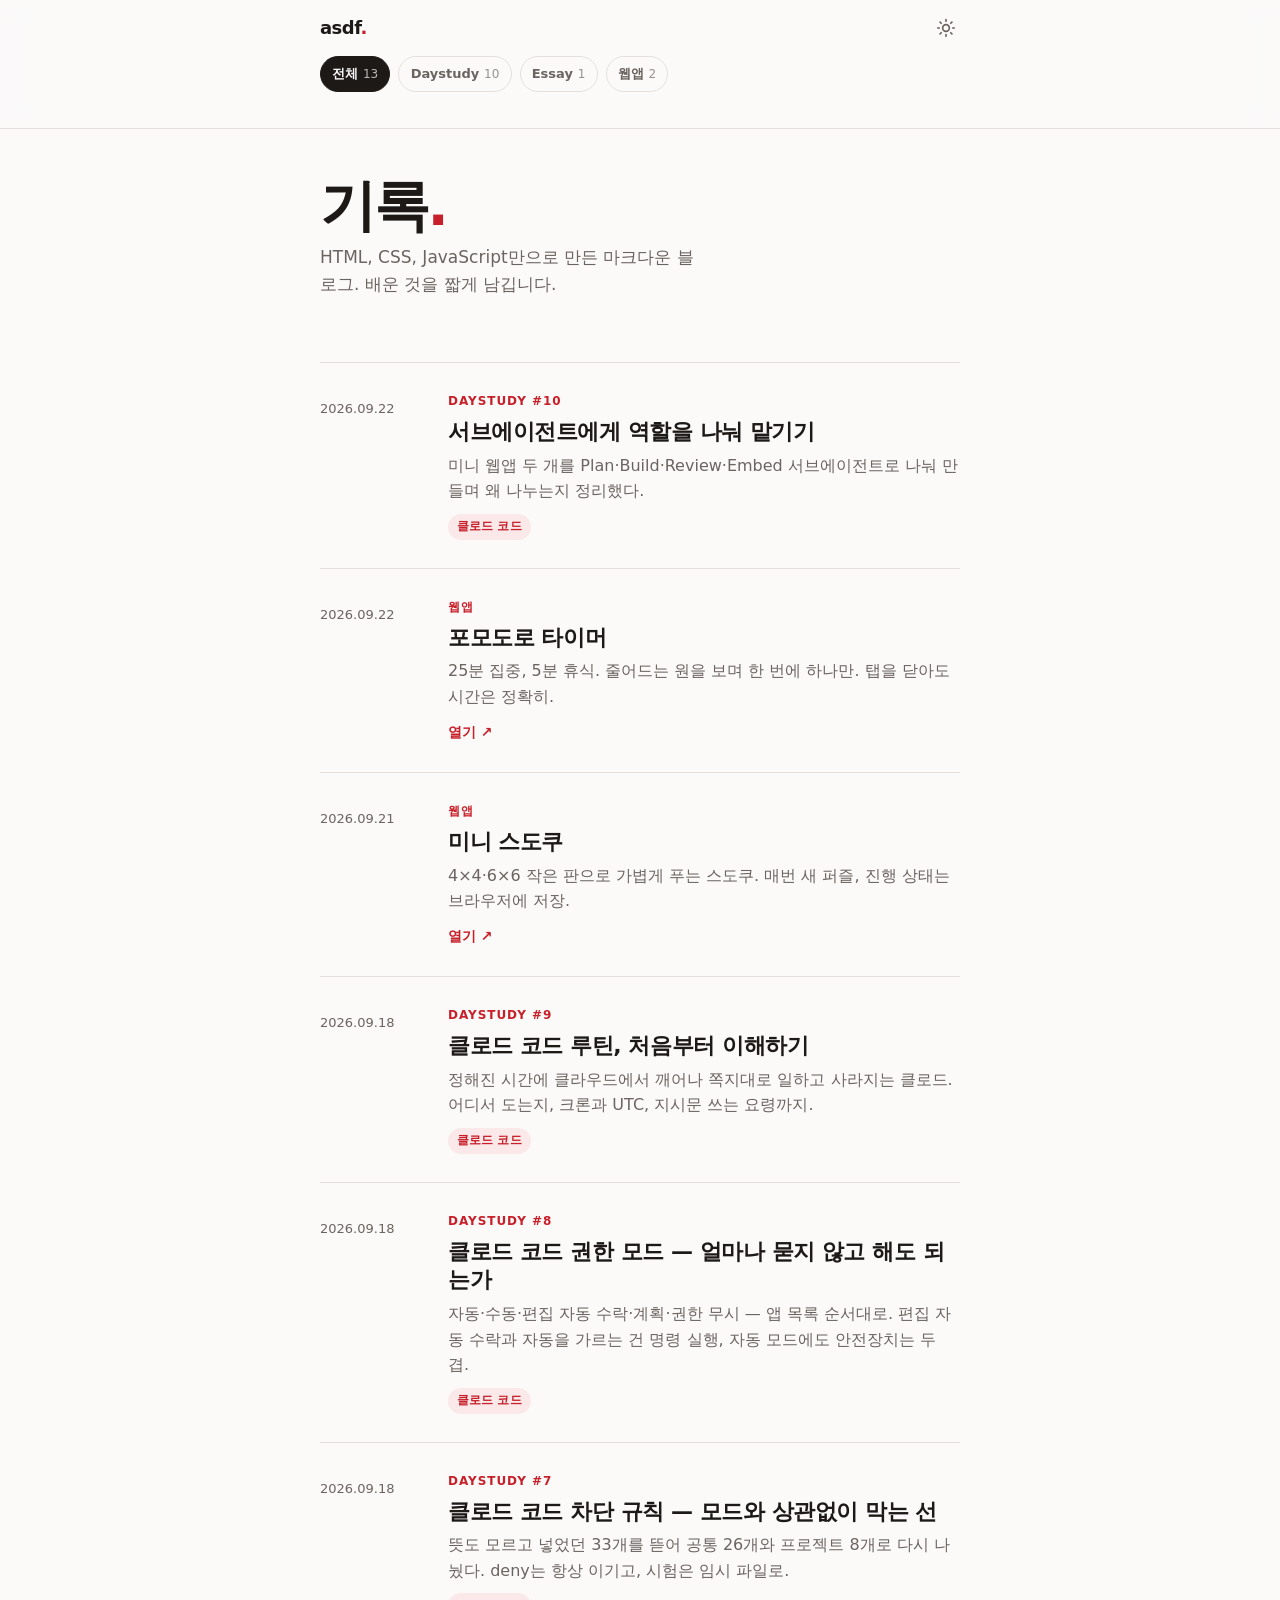
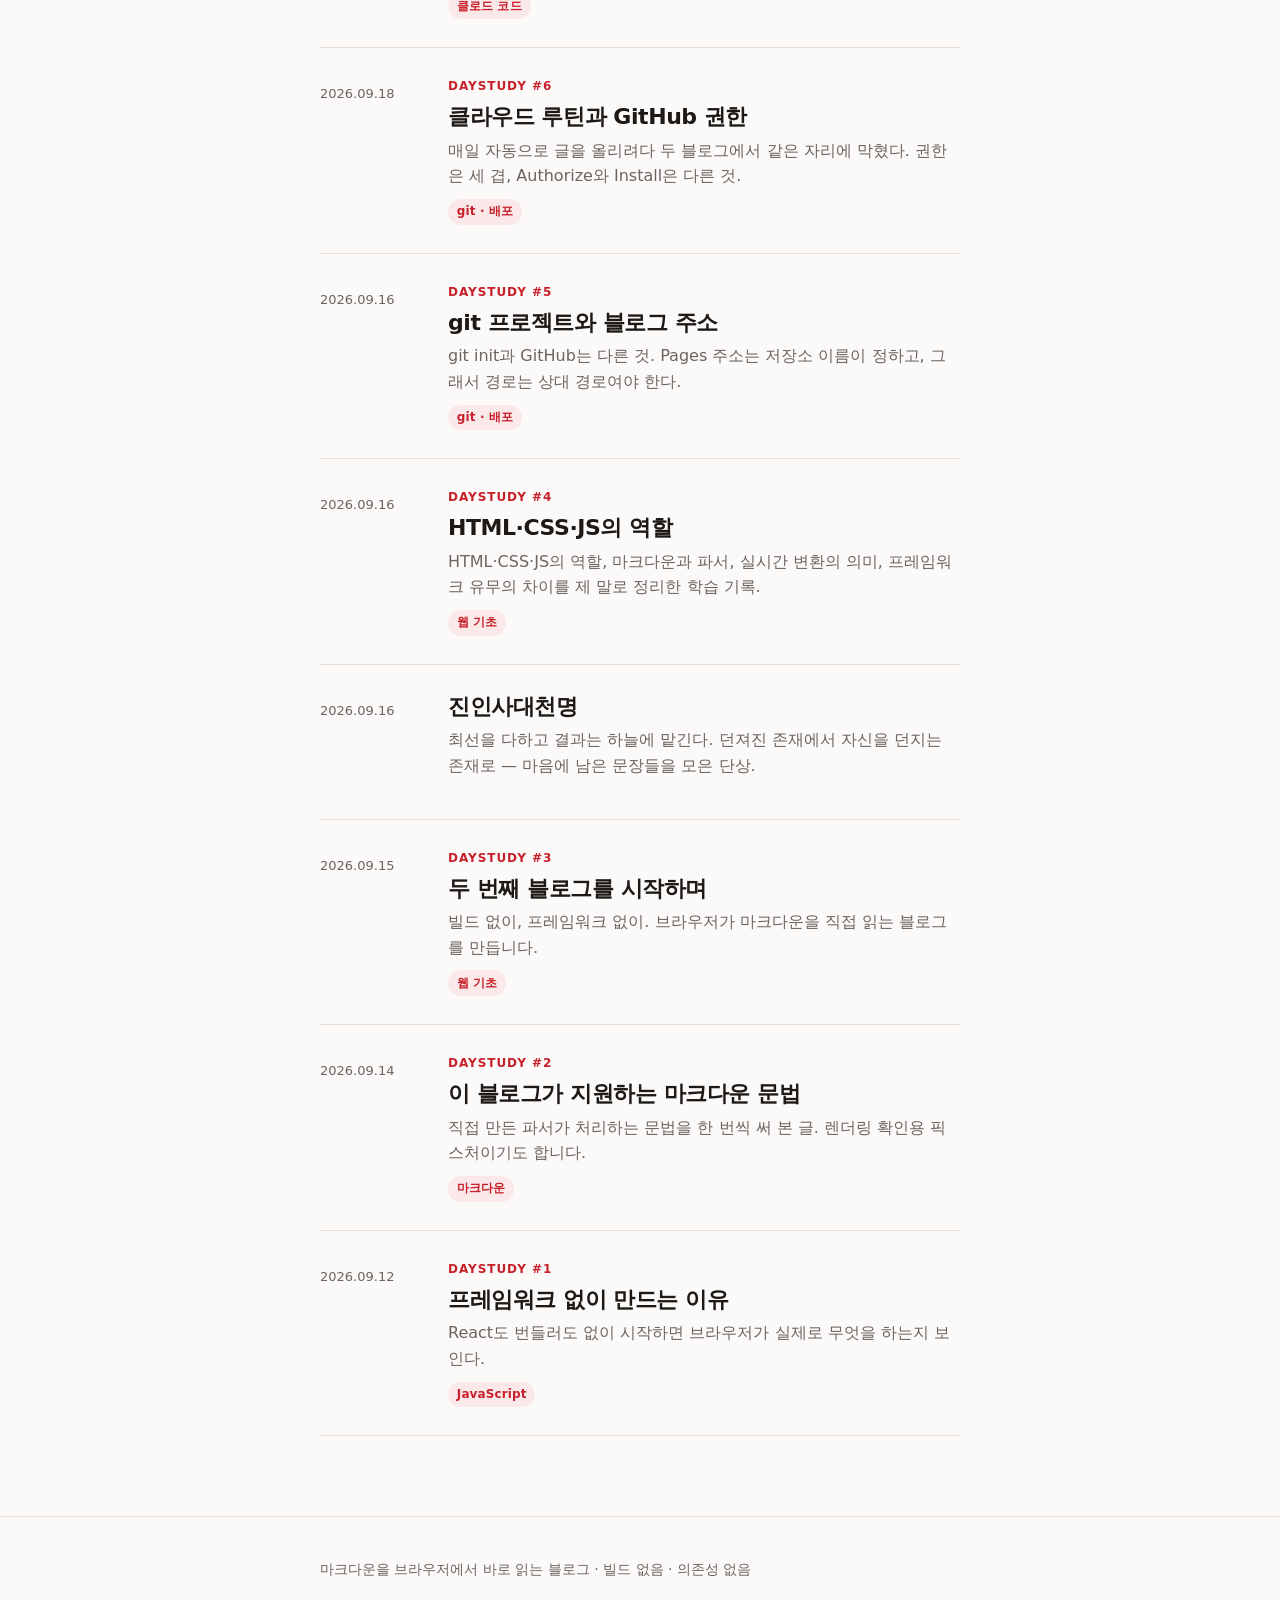
==== commit c42d835e: "카테고리 바를 헤더로 올리고 전체에 웹앱을 포함 — 첫 화면은 최신순 (웹앱 포함) - 전체 · Daystudy · Essay · 웹앱 칩이 sticky 헤더 두 번째 줄에 항상 " ====
--- a/index.html
+++ b/index.html
@@ -23,6 +23,8 @@
         </svg>
       </button>
     </div>
+    <!-- 카테고리 바 — 어느 화면에서든 보인다. 내용은 app.js 가 채운다 -->
+    <nav class="wrap cats site-nav" aria-label="카테고리"></nav>
   </header>
 
   <main id="app" class="wrap" aria-live="polite"></main>
@@ -39,7 +41,6 @@
         <h1 class="hero__title">기록<span class="accent">.</span></h1>
         <p class="hero__lead">HTML, CSS, JavaScript만으로 만든 마크다운 블로그. 배운 것을 짧게 남깁니다.</p>
       </div>
-      <nav class="cats" aria-label="카테고리"></nav>
       <nav class="cats topics" aria-label="주제" hidden></nav>
       <ol class="post-list"></ol>
       <p class="post-list__empty" hidden>이 카테고리에는 아직 글이 없어요.</p>
--- a/css/style.css
+++ b/css/style.css
@@ -124,6 +124,11 @@
   justify-content: space-between;
   min-height: 3.5rem;
 }
+
+/* 헤더 두 번째 줄의 카테고리 바. 목록의 .cats 와 같은 칩, 아래 여백만 헤더에 맞춘다 */
+.site-nav { margin-bottom: 0; padding-bottom: 0.75rem; gap: 0.375rem; }
+/* 헤더는 sticky 라 높이가 곧 화면 손실. 375px 에서 네 칩이 한 줄에 들어가게 조금 촘촘히 */
+.site-nav .cat { padding: 0 0.7rem; font-size: 0.8125rem; gap: 0.3rem; }
 
 .site-title {
   font-weight: 800;
@@ -224,7 +229,7 @@
 .post-list__empty { color: var(--text-muted); padding-block: 2rem; }
 
 /* 주제 바 — Daystudy 안의 하위 카테고리. 카테고리 바 바로 아래, 한 단계 작게 */
-.topics { margin-top: -0.75rem; }
+.topics { margin-top: 0; }
 .cat--sub {
   min-height: 2rem;
   padding: 0 0.75rem;
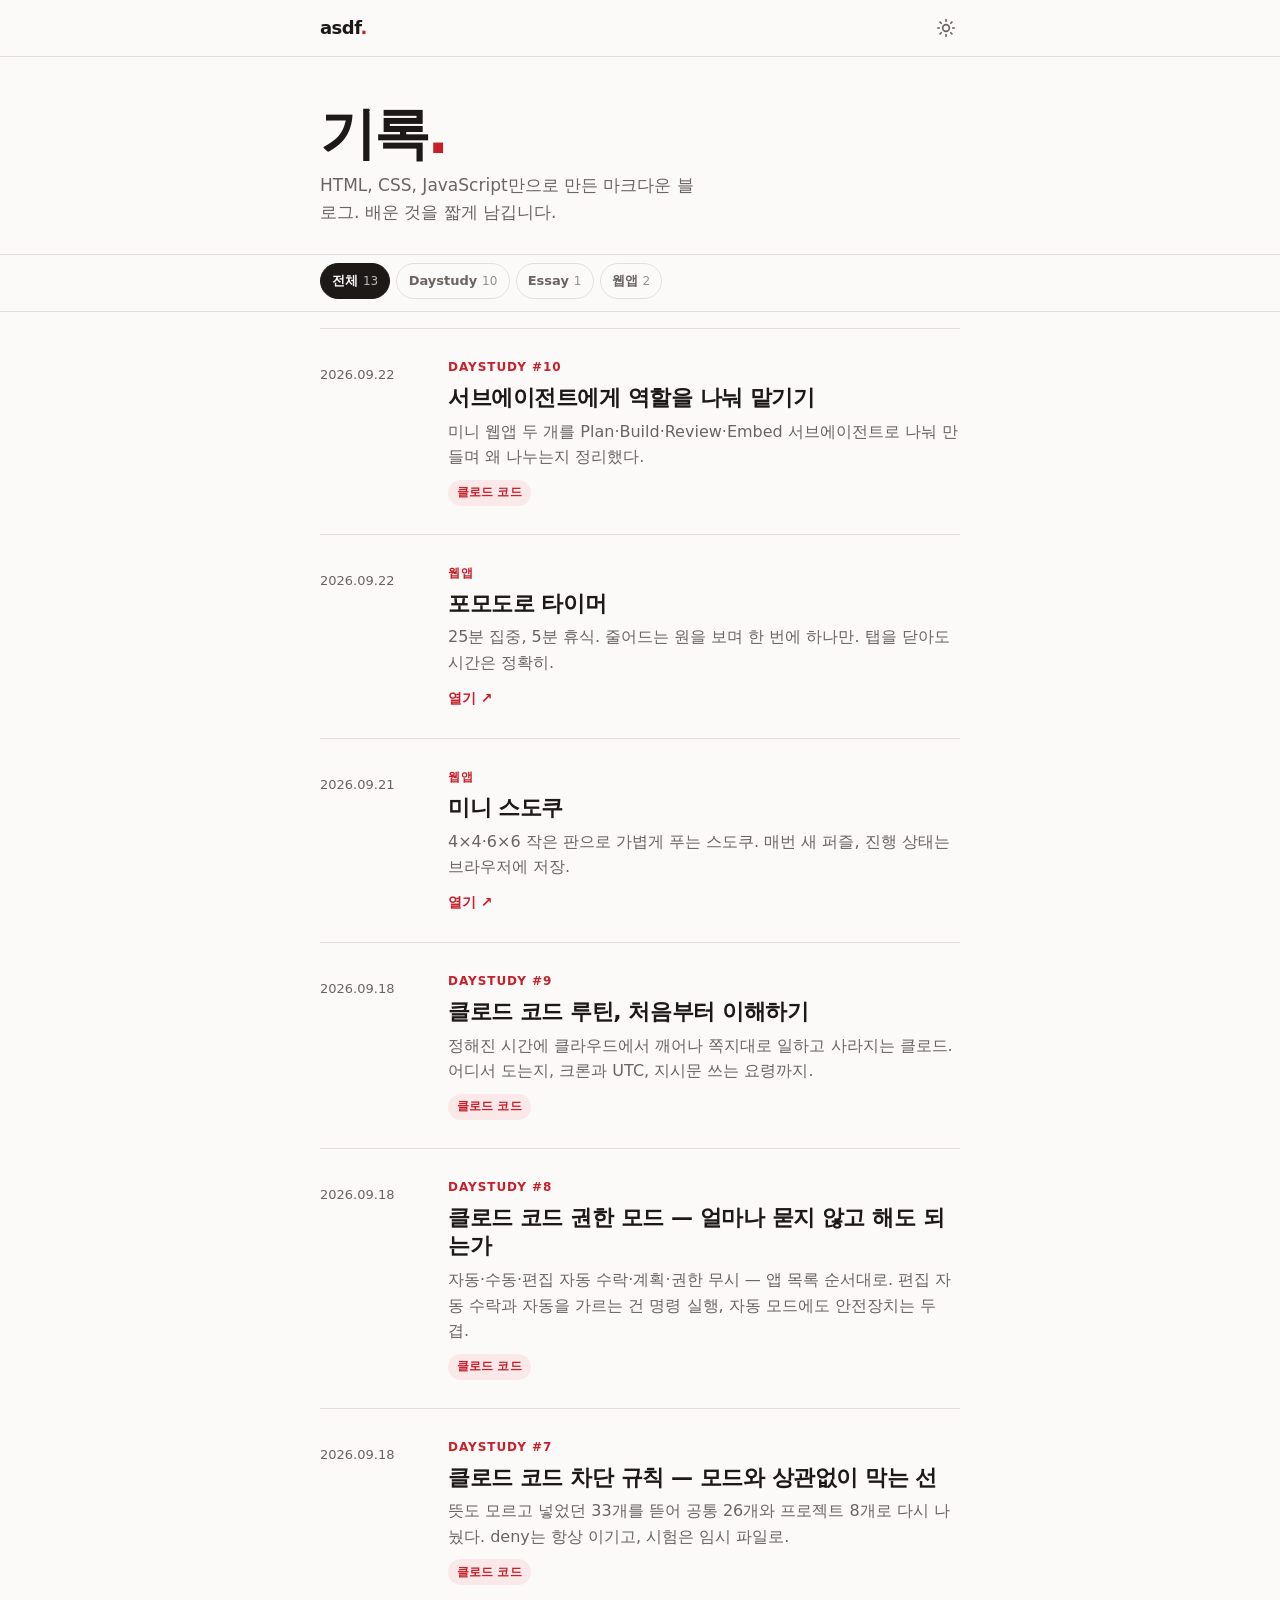
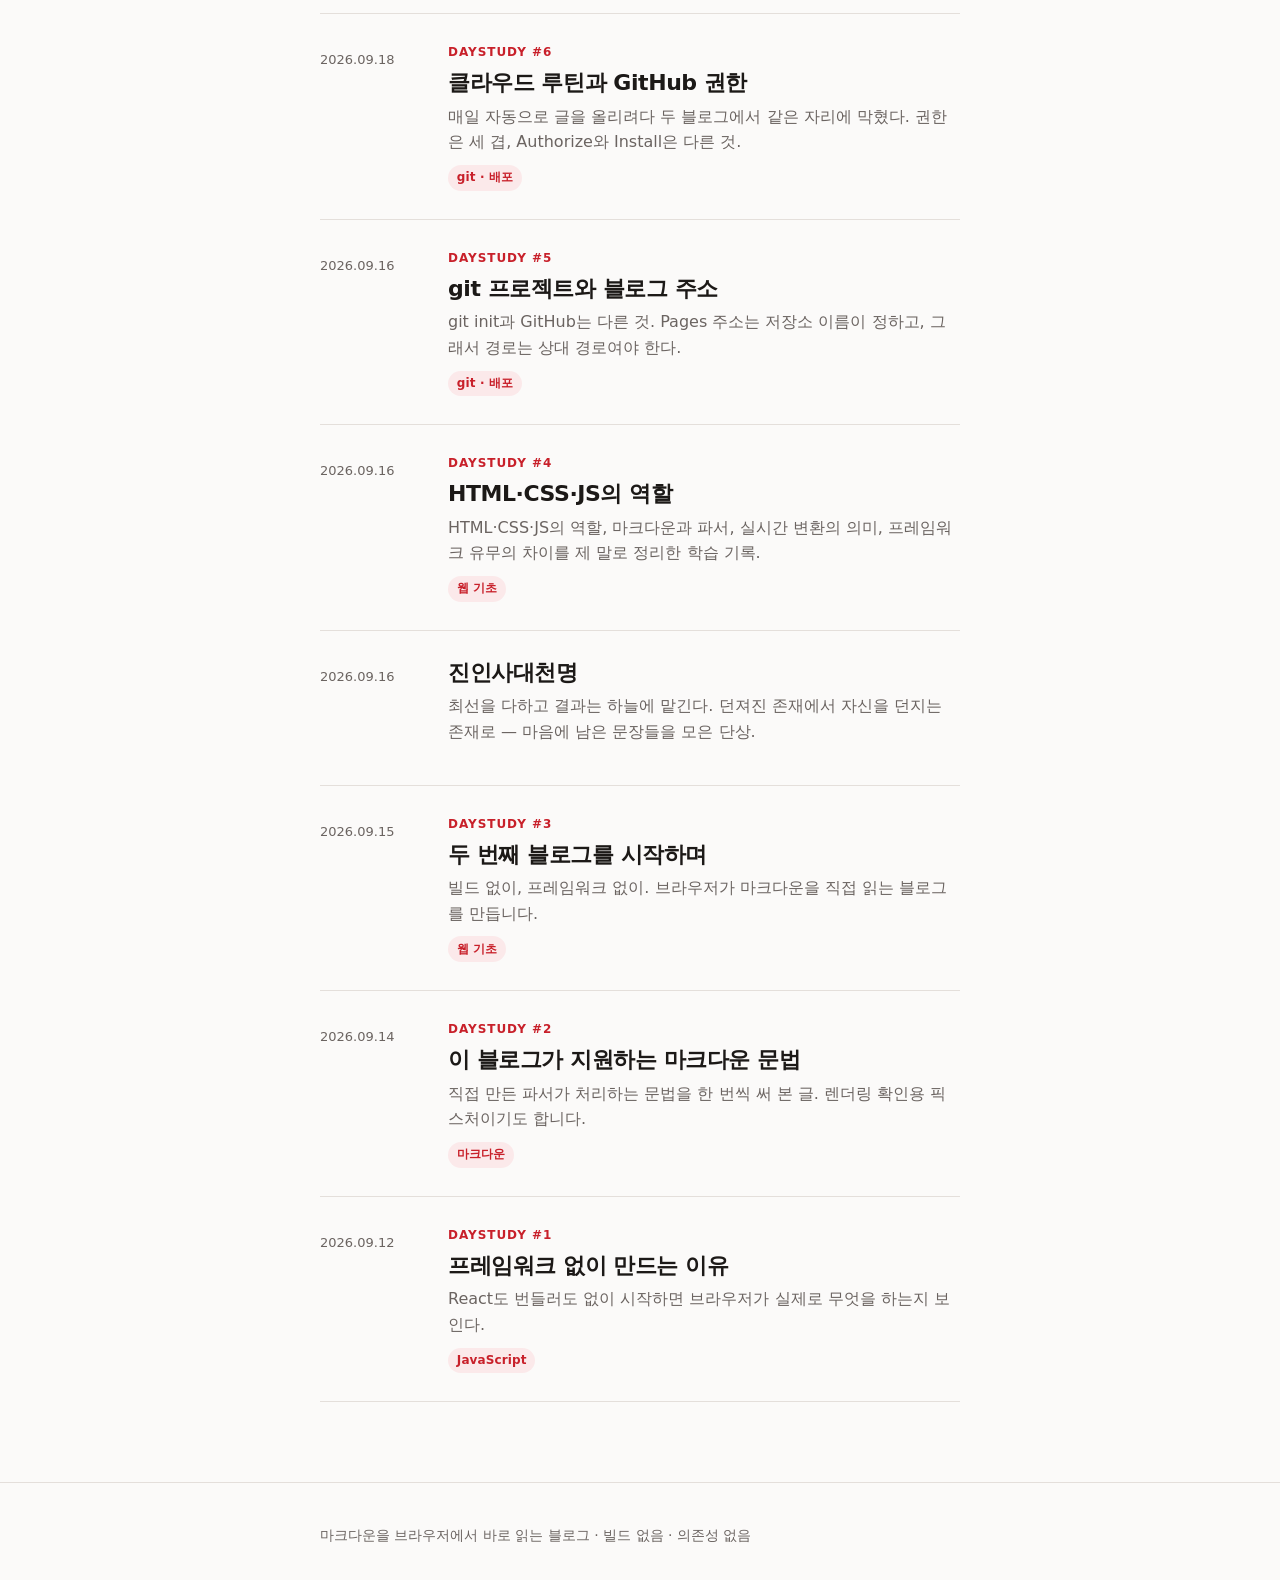
==== commit ac706858: "첫 화면 순서를 헤더 → 히어로 → 카테고리 바로 (레이아웃 B) - 히어로(기록.)와 카테고리 바를 목록 템플릿에서 꺼내 body 직계로. 히어로는 목록 화면에서만, 글 상세에선" ====
--- a/index.html
+++ b/index.html
@@ -23,9 +23,16 @@
         </svg>
       </button>
     </div>
-    <!-- 카테고리 바 — 어느 화면에서든 보인다. 내용은 app.js 가 채운다 -->
-    <nav class="wrap cats site-nav" aria-label="카테고리"></nav>
   </header>
+  <!-- 히어로 — 목록 화면에서만. 글 상세에서는 app.js 가 숨긴다 -->
+  <section class="hero" id="hero">
+    <div class="wrap">
+      <h1 class="hero__title">기록<span class="accent">.</span></h1>
+      <p class="hero__lead">HTML, CSS, JavaScript만으로 만든 마크다운 블로그. 배운 것을 짧게 남깁니다.</p>
+    </div>
+  </section>
+  <!-- 카테고리 바 — 히어로 아래. 어느 화면에서든 보이고 스크롤하면 헤더 아래에 붙는다. 내용은 app.js 가 채운다 -->
+  <nav class="site-nav"><div class="wrap cats" aria-label="카테고리"></div></nav>
 
   <main id="app" class="wrap" aria-live="polite"></main>
 
@@ -37,10 +44,6 @@
 
   <template id="tpl-list">
     <section class="view view--list">
-      <div class="hero">
-        <h1 class="hero__title">기록<span class="accent">.</span></h1>
-        <p class="hero__lead">HTML, CSS, JavaScript만으로 만든 마크다운 블로그. 배운 것을 짧게 남깁니다.</p>
-      </div>
       <nav class="cats topics" aria-label="주제" hidden></nav>
       <ol class="post-list"></ol>
       <p class="post-list__empty" hidden>이 카테고리에는 아직 글이 없어요.</p>
--- a/css/style.css
+++ b/css/style.css
@@ -125,10 +125,21 @@
   min-height: 3.5rem;
 }
 
-/* 헤더 두 번째 줄의 카테고리 바. 목록의 .cats 와 같은 칩, 아래 여백만 헤더에 맞춘다 */
-.site-nav { margin-bottom: 0; padding-bottom: 0.75rem; gap: 0.375rem; }
-/* 헤더는 sticky 라 높이가 곧 화면 손실. 375px 에서 네 칩이 한 줄에 들어가게 조금 촘촘히 */
+/* 카테고리 바 — 헤더와 따로 sticky. 헤더 높이(3.5rem)만큼 내려와 그 아래에 붙는다 */
+.site-nav {
+  position: sticky;
+  top: 3.5rem;
+  z-index: 9;
+  background: color-mix(in srgb, var(--bg) 85%, transparent);
+  backdrop-filter: blur(12px);
+  -webkit-backdrop-filter: blur(12px);
+  border-top: 1px solid var(--border);
+  border-bottom: 1px solid var(--border);
+}
+.site-nav .cats { margin-bottom: 0; padding-block: 0.5rem 0.75rem; gap: 0.375rem; }
+/* sticky 라 높이가 곧 화면 손실. 375px 에서 네 칩이 한 줄에 들어가게 조금 촘촘히 */
 .site-nav .cat { padding: 0 0.7rem; font-size: 0.8125rem; gap: 0.3rem; }
+.site-nav + main { padding-top: 1rem; }
 
 .site-title {
   font-weight: 800;
@@ -254,7 +265,9 @@
    목록
    -------------------------------------------------------------------------- */
 
-.hero { margin-bottom: 2.5rem; }
+.hero { padding-block: 2rem 1.75rem; }
+@media (min-width: 640px) { .hero { padding-top: 3rem; } }
+[hidden] { display: none !important; }
 .hero__title {
   margin: 0 0 0.5rem;
   font-size: clamp(2.25rem, 8vw, 3.5rem);
